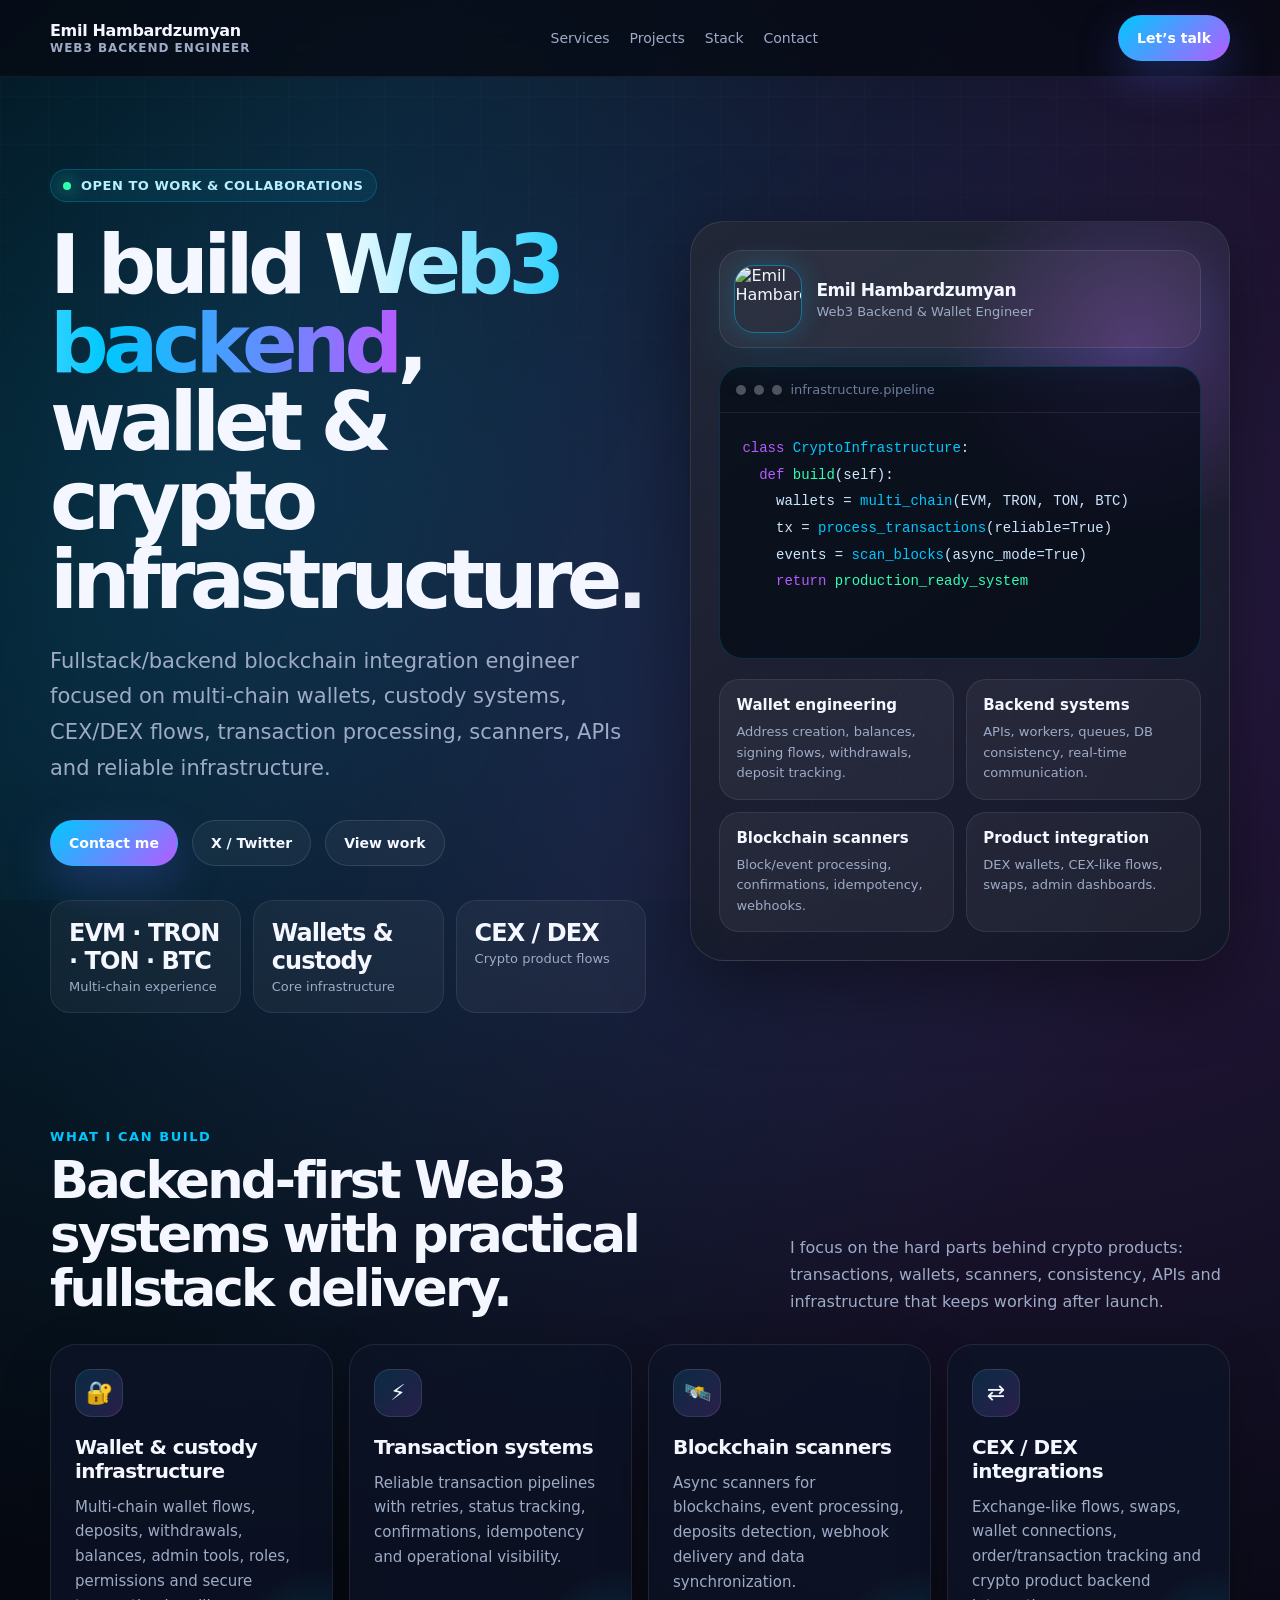
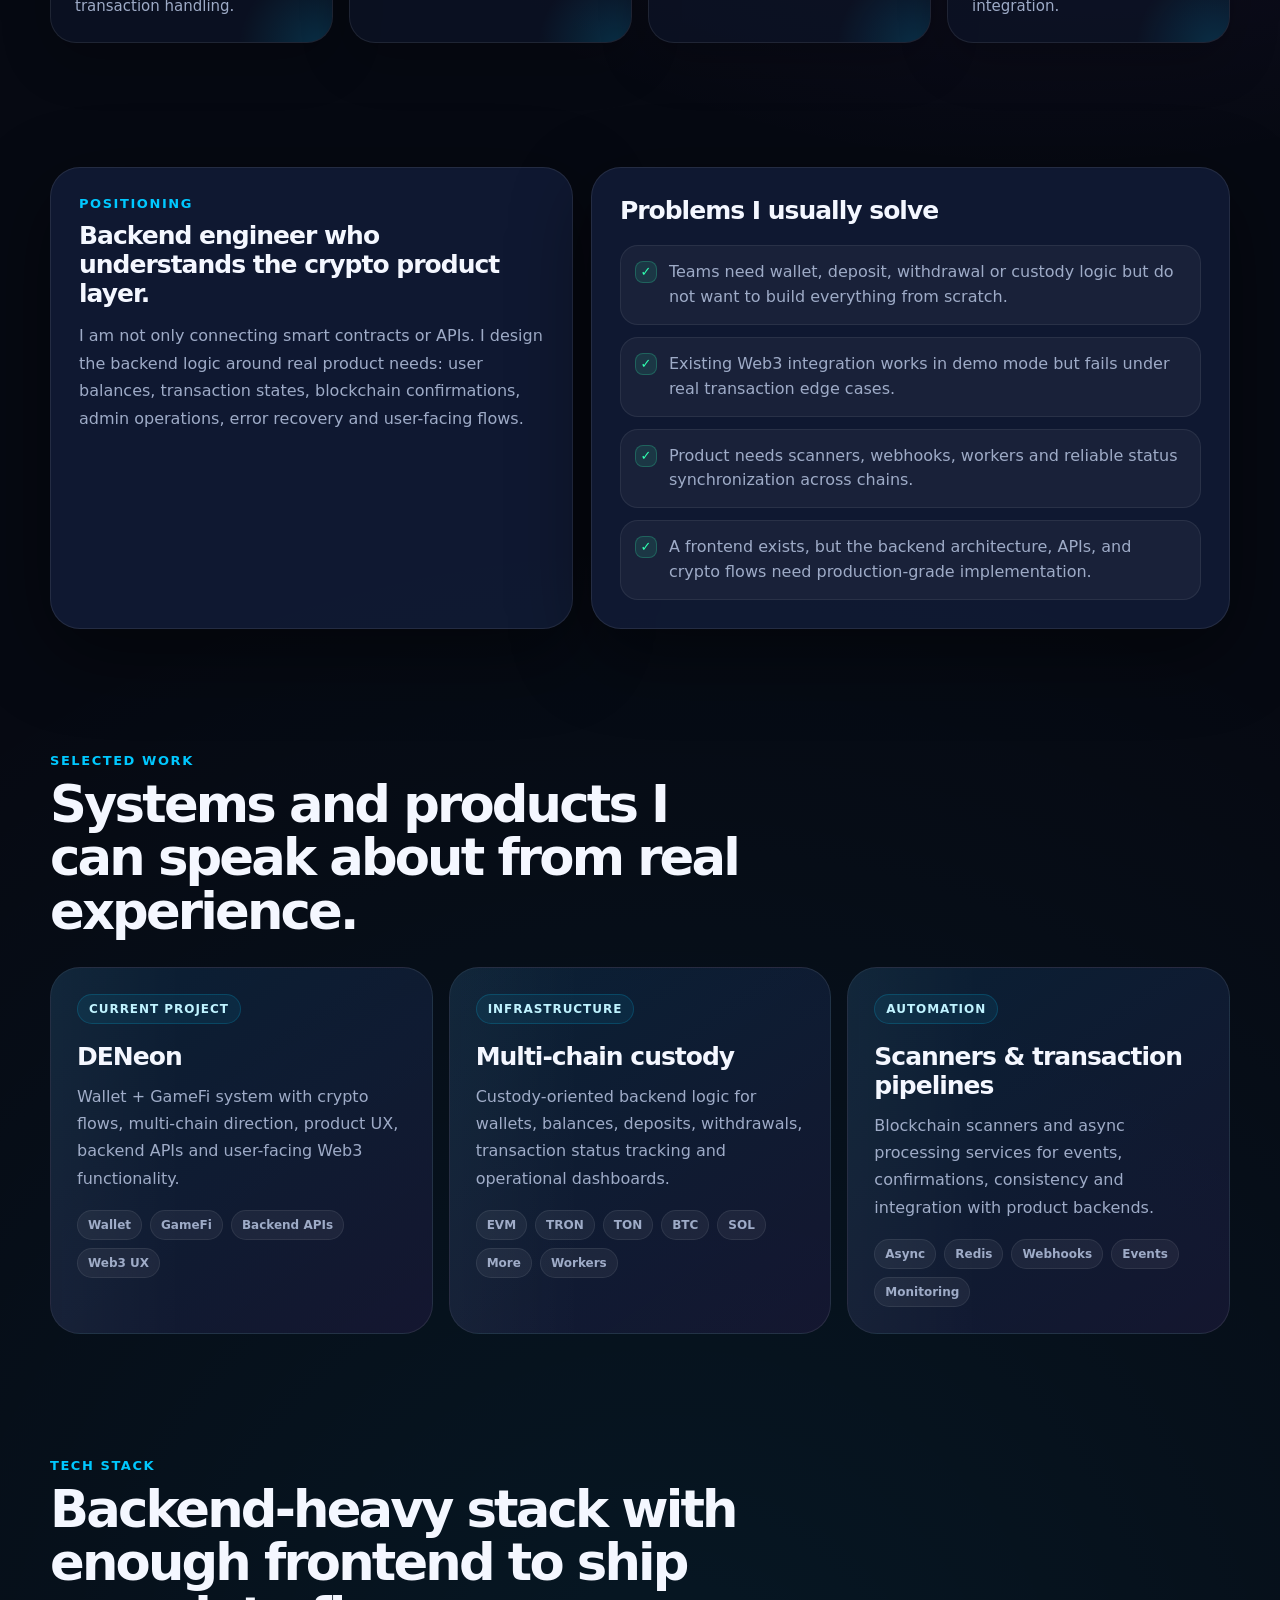
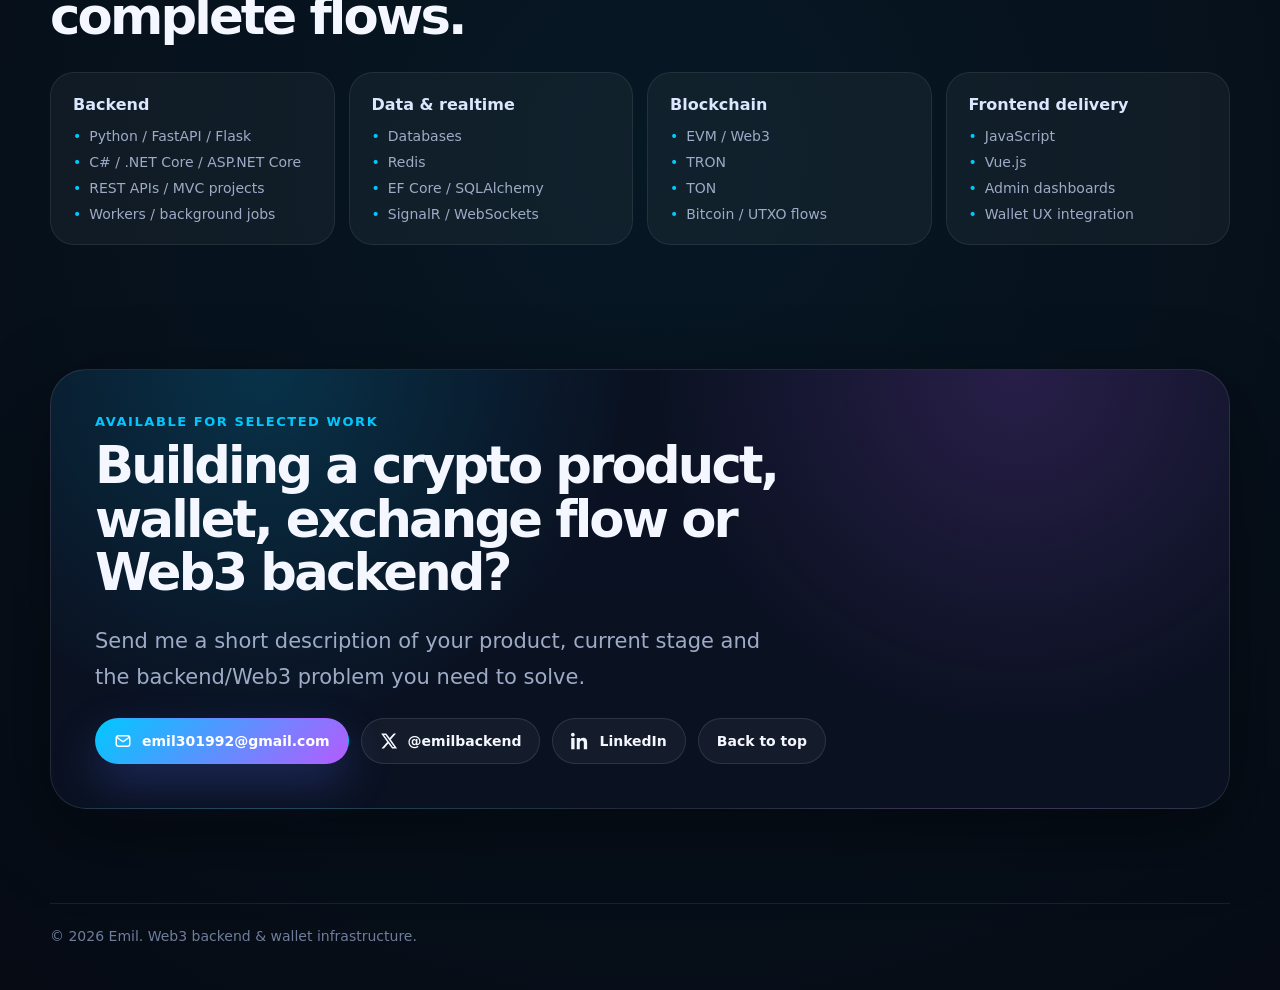
==== index.html @ a2f01ff7 "changes" ====
<!DOCTYPE html>
<html lang="en">
<head>
    <meta charset="UTF-8" />
    <meta name="viewport" content="width=device-width, initial-scale=1.0" />
    <title>Emil | Web3 Backend & Wallet Engineer</title>
    <meta name="description" content="Web3 backend, wallet infrastructure, custody, CEX/DEX integrations, blockchain scanners and transaction systems." />

    <style>
        :root {
            --bg: #060912;
            --bg-soft: #0b1020;
            --card: rgba(13, 20, 39, 0.72);
            --card-strong: rgba(17, 27, 54, 0.9);
            --line: rgba(95, 139, 255, 0.22);
            --line-strong: rgba(111, 96, 255, 0.55);
            --text: #f4f7ff;
            --muted: #9eabc7;
            --muted-2: #6f7d9b;
            --blue: #00c8ff;
            --purple: #b45cff;
            --green: #30ffb1;
            --warning: #ffcc66;
            --shadow: 0 24px 80px rgba(0, 0, 0, 0.45);
            --radius: 26px;
            --max: 1180px;
        }

        * {
            box-sizing: border-box;
            margin: 0;
            padding: 0;
        }

        html {
            scroll-behavior: smooth;
        }

        body {
            min-height: 100vh;
            font-family: Inter, ui-sans-serif, system-ui, -apple-system, BlinkMacSystemFont, "Segoe UI", sans-serif;
            color: var(--text);
            background:
                    radial-gradient(circle at 18% 12%, rgba(0, 200, 255, 0.18), transparent 28%),
                    radial-gradient(circle at 82% 16%, rgba(180, 92, 255, 0.2), transparent 30%),
                    radial-gradient(circle at 52% 80%, rgba(0, 200, 255, 0.08), transparent 36%),
                    var(--bg);
            overflow-x: hidden;
        }

        body::before {
            content: "";
            position: fixed;
            inset: 0;
            pointer-events: none;
            background-image:
                    linear-gradient(rgba(255,255,255,0.025) 1px, transparent 1px),
                    linear-gradient(90deg, rgba(255,255,255,0.025) 1px, transparent 1px);
            background-size: 48px 48px;
            mask-image: linear-gradient(to bottom, rgba(0,0,0,0.75), transparent 85%);
            z-index: -2;
        }

        body::after {
            content: "";
            position: fixed;
            inset: 0;
            pointer-events: none;
            background: linear-gradient(120deg, transparent, rgba(0, 200, 255, 0.04), transparent, rgba(180, 92, 255, 0.035), transparent);
            z-index: -1;
        }

        a {
            color: inherit;
            text-decoration: none;
        }

        .container {
            width: min(var(--max), calc(100% - 40px));
            margin: 0 auto;
        }

        .nav {
            position: sticky;
            top: 0;
            z-index: 20;
            backdrop-filter: blur(18px);
            background: rgba(6, 9, 18, 0.74);
            border-bottom: 1px solid rgba(255,255,255,0.06);
        }

        .nav-inner {
            height: 76px;
            display: flex;
            align-items: center;
            justify-content: space-between;
            gap: 24px;
        }

        .brand {
            display: flex;
            align-items: center;
            gap: 12px;
            font-weight: 800;
            letter-spacing: -0.02em;
        }

        .brand-mark {
            width: 42px;
            height: 42px;
            border-radius: 14px;
            display: grid;
            place-items: center;
            background: linear-gradient(135deg, rgba(0, 200, 255, 0.18), rgba(180, 92, 255, 0.2));
            border: 1px solid rgba(255,255,255,0.13);
            box-shadow: 0 0 34px rgba(0, 200, 255, 0.18);
            color: var(--blue);
        }

        .brand small {
            display: block;
            color: var(--muted);
            font-size: 12px;
            font-weight: 600;
            letter-spacing: 0.08em;
            text-transform: uppercase;
            margin-top: 1px;
        }

        .nav-links {
            display: flex;
            align-items: center;
            gap: 20px;
            color: var(--muted);
            font-size: 14px;
        }

        .nav-links a:hover {
            color: var(--text);
        }

        .btn {
            display: inline-flex;
            align-items: center;
            justify-content: center;
            gap: 10px;
            min-height: 46px;
            padding: 0 18px;
            border-radius: 999px;
            border: 1px solid rgba(255,255,255,0.11);
            background: rgba(255,255,255,0.045);
            color: var(--text);
            font-weight: 750;
            font-size: 14px;
            transition: 0.2s ease;
            cursor: pointer;
        }

        .btn:hover {
            transform: translateY(-2px);
            border-color: rgba(0, 200, 255, 0.55);
            box-shadow: 0 14px 34px rgba(0, 200, 255, 0.12);
        }

        .btn-primary {
            background: linear-gradient(135deg, var(--blue), var(--purple));
            border-color: transparent;
            color: white;
            box-shadow: 0 18px 45px rgba(86, 113, 255, 0.26);
        }

        .btn svg {
            width: 18px;
            height: 18px;
            flex: 0 0 auto;
        }

        .hero {
            position: relative;
            padding: 92px 0 54px;
        }

        .hero-grid {
            display: grid;
            grid-template-columns: 1.05fr 0.95fr;
            gap: 44px;
            align-items: center;
        }

        .eyebrow {
            display: inline-flex;
            align-items: center;
            gap: 10px;
            padding: 8px 12px;
            border-radius: 999px;
            background: rgba(0, 200, 255, 0.08);
            border: 1px solid rgba(0, 200, 255, 0.22);
            color: #b8efff;
            font-size: 13px;
            font-weight: 750;
            letter-spacing: 0.04em;
            text-transform: uppercase;
            margin-bottom: 24px;
        }

        .dot {
            width: 8px;
            height: 8px;
            border-radius: 50%;
            background: var(--green);
            box-shadow: 0 0 18px var(--green);
        }

        h1 {
            font-size: clamp(44px, 7vw, 82px);
            line-height: 0.96;
            letter-spacing: -0.07em;
            max-width: 760px;
        }

        .gradient-text {
            background: linear-gradient(90deg, #fff, var(--blue), var(--purple));
            -webkit-background-clip: text;
            background-clip: text;
            color: transparent;
        }

        .lead {
            margin-top: 24px;
            color: var(--muted);
            font-size: clamp(17px, 2vw, 21px);
            line-height: 1.7;
            max-width: 680px;
        }

        .hero-actions {
            margin-top: 34px;
            display: flex;
            flex-wrap: wrap;
            gap: 14px;
        }

        .hero-stats {
            display: grid;
            grid-template-columns: repeat(3, 1fr);
            gap: 12px;
            margin-top: 34px;
            max-width: 640px;
        }

        .stat {
            padding: 18px;
            border-radius: 20px;
            background: rgba(255,255,255,0.045);
            border: 1px solid rgba(255,255,255,0.08);
        }

        .stat b {
            display: block;
            font-size: 24px;
            letter-spacing: -0.04em;
        }

        .stat span {
            display: block;
            color: var(--muted);
            margin-top: 4px;
            font-size: 13px;
        }

        .visual-card {
            position: relative;
            min-height: 520px;
            border-radius: 34px;
            padding: 28px;
            background:
                    linear-gradient(150deg, rgba(255,255,255,0.1), rgba(255,255,255,0.035)),
                    rgba(8, 13, 28, 0.84);
            border: 1px solid rgba(255,255,255,0.1);
            box-shadow: var(--shadow);
            overflow: hidden;
        }

        .visual-card::before {
            content: "";
            position: absolute;
            width: 430px;
            height: 430px;
            border-radius: 50%;
            right: -120px;
            top: -90px;
            background: radial-gradient(circle, rgba(180,92,255,0.28), transparent 62%);
        }

        .visual-card::after {
            content: "";
            position: absolute;
            inset: 0;
            background-image: radial-gradient(rgba(0,200,255,0.24) 1px, transparent 1px);
            background-size: 22px 22px;
            opacity: 0.15;
            mask-image: linear-gradient(120deg, transparent, black, transparent);
        }

        .terminal {
            position: relative;
            z-index: 2;
            border-radius: 24px;
            background: rgba(5, 10, 22, 0.72);
            border: 1px solid rgba(0,200,255,0.18);
            overflow: hidden;
        }

        .terminal-head {
            height: 46px;
            display: flex;
            align-items: center;
            gap: 8px;
            padding: 0 16px;
            border-bottom: 1px solid rgba(255,255,255,0.08);
            color: var(--muted-2);
            font-size: 13px;
        }

        .circle {
            width: 10px;
            height: 10px;
            border-radius: 50%;
            background: rgba(255,255,255,0.28);
        }

        .code {
            padding: 22px;
            color: #cde7ff;
            font-family: ui-monospace, SFMono-Regular, Menlo, Monaco, Consolas, monospace;
            line-height: 1.9;
            font-size: 14px;
            min-height: 245px;
        }

        .code .p { color: var(--purple); }
        .code .b { color: var(--blue); }
        .code .g { color: var(--green); }
        .code .m { color: var(--muted); }

        .orbit {
            position: relative;
            z-index: 2;
            margin-top: 20px;
            display: grid;
            grid-template-columns: repeat(2, 1fr);
            gap: 12px;
        }

        .chip-card {
            padding: 16px;
            min-height: 92px;
            border-radius: 20px;
            background: rgba(255,255,255,0.05);
            border: 1px solid rgba(255,255,255,0.08);
        }

        .chip-card strong {
            display: block;
            font-size: 15px;
            margin-bottom: 7px;
        }

        .chip-card span {
            color: var(--muted);
            font-size: 13px;
            line-height: 1.5;
        }

        .section {
            padding: 62px 0;
        }

        .section-head {
            display: flex;
            justify-content: space-between;
            align-items: end;
            gap: 24px;
            margin-bottom: 28px;
        }

        .section-kicker {
            color: var(--blue);
            text-transform: uppercase;
            letter-spacing: 0.12em;
            font-size: 13px;
            font-weight: 800;
            margin-bottom: 10px;
        }

        h2 {
            font-size: clamp(31px, 4vw, 52px);
            line-height: 1.05;
            letter-spacing: -0.055em;
            max-width: 720px;
        }

        .section-note {
            color: var(--muted);
            line-height: 1.7;
            max-width: 440px;
        }

        .cards {
            display: grid;
            grid-template-columns: repeat(4, 1fr);
            gap: 16px;
        }

        .card {
            position: relative;
            min-height: 240px;
            padding: 24px;
            border-radius: var(--radius);
            background: var(--card);
            border: 1px solid rgba(255,255,255,0.085);
            box-shadow: 0 18px 50px rgba(0,0,0,0.22);
            overflow: hidden;
            transition: 0.2s ease;
        }

        .card:hover {
            transform: translateY(-5px);
            border-color: rgba(0,200,255,0.32);
        }

        .card::after {
            content: "";
            position: absolute;
            inset: auto -70px -90px auto;
            width: 170px;
            height: 170px;
            border-radius: 50%;
            background: radial-gradient(circle, rgba(0,200,255,0.16), transparent 65%);
        }

        .icon {
            width: 48px;
            height: 48px;
            display: grid;
            place-items: center;
            border-radius: 16px;
            background: linear-gradient(135deg, rgba(0,200,255,0.14), rgba(180,92,255,0.18));
            border: 1px solid rgba(255,255,255,0.1);
            margin-bottom: 18px;
            font-size: 22px;
        }

        .card h3 {
            font-size: 20px;
            margin-bottom: 12px;
            letter-spacing: -0.03em;
        }

        .card p {
            color: var(--muted);
            line-height: 1.65;
            font-size: 15px;
        }

        .split {
            display: grid;
            grid-template-columns: 0.9fr 1.1fr;
            gap: 18px;
        }

        .panel {
            border-radius: 30px;
            background: var(--card-strong);
            border: 1px solid rgba(255,255,255,0.085);
            padding: 28px;
            box-shadow: var(--shadow);
        }

        .panel h3 {
            font-size: 25px;
            letter-spacing: -0.04em;
            margin-bottom: 14px;
        }

        .panel p {
            color: var(--muted);
            line-height: 1.72;
        }

        .list {
            display: grid;
            gap: 12px;
            margin-top: 20px;
        }

        .list-item {
            display: flex;
            gap: 12px;
            align-items: flex-start;
            padding: 14px;
            border-radius: 18px;
            background: rgba(255,255,255,0.045);
            border: 1px solid rgba(255,255,255,0.07);
            color: var(--muted);
            line-height: 1.55;
        }

        .check {
            flex: 0 0 auto;
            width: 22px;
            height: 22px;
            border-radius: 8px;
            display: grid;
            place-items: center;
            background: rgba(48,255,177,0.1);
            color: var(--green);
            border: 1px solid rgba(48,255,177,0.22);
            font-size: 13px;
            margin-top: 1px;
        }

        .projects {
            display: grid;
            grid-template-columns: 1fr 1fr 1fr;
            gap: 16px;
        }

        .project {
            padding: 26px;
            border-radius: 30px;
            min-height: 310px;
            background:
                    linear-gradient(145deg, rgba(0,200,255,0.08), rgba(180,92,255,0.055)),
                    rgba(13, 20, 39, 0.78);
            border: 1px solid rgba(255,255,255,0.09);
            position: relative;
            overflow: hidden;
        }

        .project::before {
            content: "";
            position: absolute;
            inset: 0;
            background: linear-gradient(90deg, rgba(255,255,255,0.08), transparent 35%);
            opacity: 0.4;
            pointer-events: none;
        }

        .tag {
            display: inline-flex;
            align-items: center;
            height: 30px;
            padding: 0 11px;
            border-radius: 999px;
            background: rgba(0,200,255,0.08);
            border: 1px solid rgba(0,200,255,0.18);
            color: #bff3ff;
            font-size: 12px;
            font-weight: 800;
            text-transform: uppercase;
            letter-spacing: 0.08em;
            margin-bottom: 18px;
        }

        .project h3 {
            font-size: 25px;
            letter-spacing: -0.04em;
            margin-bottom: 12px;
        }

        .project p {
            color: var(--muted);
            line-height: 1.7;
            margin-bottom: 18px;
        }

        .mini-list {
            display: flex;
            flex-wrap: wrap;
            gap: 8px;
            margin-top: auto;
        }

        .mini-list span {
            display: inline-flex;
            align-items: center;
            min-height: 30px;
            padding: 0 10px;
            border-radius: 999px;
            background: rgba(255,255,255,0.055);
            border: 1px solid rgba(255,255,255,0.075);
            color: var(--muted);
            font-size: 12px;
            font-weight: 700;
        }

        .stack-grid {
            display: grid;
            grid-template-columns: repeat(4, 1fr);
            gap: 14px;
        }

        .stack-box {
            padding: 22px;
            border-radius: 24px;
            background: rgba(255,255,255,0.045);
            border: 1px solid rgba(255,255,255,0.08);
        }

        .stack-box h3 {
            font-size: 16px;
            margin-bottom: 14px;
            color: #dbe7ff;
        }

        .stack-box ul {
            list-style: none;
            display: grid;
            gap: 10px;
            color: var(--muted);
            font-size: 14px;
        }

        .stack-box li::before {
            content: "•";
            color: var(--blue);
            margin-right: 8px;
        }

        .cta {
            padding: 44px;
            border-radius: 36px;
            background:
                    radial-gradient(circle at 18% 0%, rgba(0,200,255,0.18), transparent 34%),
                    radial-gradient(circle at 82% 0%, rgba(180,92,255,0.18), transparent 34%),
                    rgba(12, 18, 35, 0.9);
            border: 1px solid rgba(255,255,255,0.1);
            box-shadow: var(--shadow);
            display: grid;
            grid-template-columns: 1fr auto;
            gap: 24px;
            align-items: center;
        }

        .cta h2 {
            max-width: 790px;
        }

        .contact-grid {
            display: flex;
            flex-wrap: wrap;
            gap: 12px;
            margin-top: 22px;
        }

        footer {
            padding: 32px 0 46px;
            color: var(--muted-2);
            font-size: 14px;
        }

        .footer-inner {
            display: flex;
            justify-content: space-between;
            gap: 20px;
            border-top: 1px solid rgba(255,255,255,0.08);
            padding-top: 24px;
        }

        @media (max-width: 980px) {
            .hero-grid,
            .split,
            .cta {
                grid-template-columns: 1fr;
            }

            .visual-card {
                min-height: auto;
            }

            .cards,
            .projects,
            .stack-grid {
                grid-template-columns: repeat(2, 1fr);
            }

            .section-head {
                align-items: flex-start;
                flex-direction: column;
            }

            .nav-links {
                display: none;
            }
        }

        @media (max-width: 640px) {
            .container {
                width: min(100% - 28px, var(--max));
            }

            .hero {
                padding-top: 62px;
            }

            .hero-stats,
            .cards,
            .projects,
            .stack-grid,
            .orbit {
                grid-template-columns: 1fr;
            }

            .hero-actions .btn,
            .contact-grid .btn {
                width: 100%;
            }

            .card,
            .project,
            .panel,
            .cta {
                border-radius: 24px;
                padding: 22px;
            }

            h1 {
                font-size: 42px;
            }

            .footer-inner {
                flex-direction: column;
            }
        }

        .profile-badge {
            position: relative;
            z-index: 3;
            display: flex;
            align-items: center;
            gap: 14px;
            margin-bottom: 18px;
            padding: 14px;
            border-radius: 22px;
            background: rgba(255,255,255,0.055);
            border: 1px solid rgba(255,255,255,0.09);
            box-shadow: 0 18px 45px rgba(0, 200, 255, 0.08);
        }

        .profile-photo {
            width: 68px;
            height: 68px;
            border-radius: 20px;
            object-fit: cover;
            border: 1px solid rgba(0,200,255,0.45);
            box-shadow: 0 0 28px rgba(0,200,255,0.22);
        }

        .profile-badge strong {
            display: block;
            font-size: 17px;
            letter-spacing: -0.03em;
        }

        .profile-badge span {
            display: block;
            margin-top: 4px;
            color: var(--muted);
            font-size: 13px;
        }
    </style>
</head>
<body>
<nav class="nav">
    <div class="container nav-inner">
        <a href="#top" class="brand" aria-label="Home">
<!--            <span class="brand-mark">⌁</span>-->
            <span>
          Emil Hambardzumyan
          <small>Web3 Backend Engineer</small>
        </span>
        </a>
        <div class="nav-links">
            <a href="#services">Services</a>
            <a href="#projects">Projects</a>
            <a href="#stack">Stack</a>
            <a href="#contact">Contact</a>
        </div>
        <a class="btn btn-primary" href="mailto:emil301992@gmail.com">Let’s talk</a>
    </div>
</nav>

<main id="top">
    <section class="hero">
        <div class="container hero-grid">
            <div>
                <div class="eyebrow"><span class="dot"></span> Open to work & collaborations</div>
                <h1>
                    I build <span class="gradient-text">Web3 backend</span>, wallet & crypto infrastructure.
                </h1>
                <p class="lead">
                    Fullstack/backend blockchain integration engineer focused on multi-chain wallets,
                    custody systems, CEX/DEX flows, transaction processing, scanners, APIs and reliable infrastructure.
                </p>

                <div class="hero-actions">
                    <a class="btn btn-primary" href="mailto:emil301992@gmail.com">Contact me</a>
                    <a class="btn" href="https://x.com/emilbackend" target="_blank" rel="noopener">X / Twitter</a>
                    <a class="btn" href="#projects">View work</a>
                </div>

                <div class="hero-stats" aria-label="Experience highlights">
                    <div class="stat">
                        <b>EVM · TRON · TON · BTC</b>
                        <span>Multi-chain experience</span>
                    </div>
                    <div class="stat">
                        <b>Wallets & custody</b>
                        <span>Core infrastructure</span>
                    </div>
                    <div class="stat">
                        <b>CEX / DEX</b>
                        <span>Crypto product flows</span>
                    </div>
                </div>
            </div>

            <aside class="visual-card" aria-label="Infrastructure preview">
                <div class="profile-badge">
                    <img class="profile-photo" src="https://media.licdn.com/dms/image/v2/D4D03AQHZQvfJPHjQ_g/profile-displayphoto-crop_800_800/B4DZ2SIdOuK0AM-/0/1776273187906?e=1779926400&v=beta&t=NTHuOG-fZSqxQFeCqIMU87iXNew68Cp1mlDY53_W0QY" alt="Emil Hambardzumyan" />
                    <div>
                        <strong>Emil Hambardzumyan</strong>
                        <span>Web3 Backend & Wallet Engineer</span>
                    </div>
                </div>
                <div class="terminal">
                    <div class="terminal-head">
                        <span class="circle"></span><span class="circle"></span><span class="circle"></span>
                        <span>infrastructure.pipeline</span>
                    </div>
                    <div class="code">
                        <span class="p">class</span> <span class="b">CryptoInfrastructure</span>:<br />
                        &nbsp;&nbsp;<span class="p">def</span> <span class="g">build</span>(self):<br />
                        &nbsp;&nbsp;&nbsp;&nbsp;wallets = <span class="b">multi_chain</span>(EVM, TRON, TON, BTC)<br />
                        &nbsp;&nbsp;&nbsp;&nbsp;tx = <span class="b">process_transactions</span>(reliable=True)<br />
                        &nbsp;&nbsp;&nbsp;&nbsp;events = <span class="b">scan_blocks</span>(async_mode=True)<br />
                        &nbsp;&nbsp;&nbsp;&nbsp;<span class="p">return</span> <span class="g">production_ready_system</span>
                    </div>
                </div>

                <div class="orbit">
                    <div class="chip-card">
                        <strong>Wallet engineering</strong>
                        <span>Address creation, balances, signing flows, withdrawals, deposit tracking.</span>
                    </div>
                    <div class="chip-card">
                        <strong>Backend systems</strong>
                        <span>APIs, workers, queues, DB consistency, real-time communication.</span>
                    </div>
                    <div class="chip-card">
                        <strong>Blockchain scanners</strong>
                        <span>Block/event processing, confirmations, idempotency, webhooks.</span>
                    </div>
                    <div class="chip-card">
                        <strong>Product integration</strong>
                        <span>DEX wallets, CEX-like flows, swaps, admin dashboards.</span>
                    </div>
                </div>
            </aside>
        </div>
    </section>

    <section class="section" id="services">
        <div class="container">
            <div class="section-head">
                <div>
                    <div class="section-kicker">What I can build</div>
                    <h2>Backend-first Web3 systems with practical fullstack delivery.</h2>
                </div>
                <p class="section-note">
                    I focus on the hard parts behind crypto products: transactions, wallets, scanners,
                    consistency, APIs and infrastructure that keeps working after launch.
                </p>
            </div>

            <div class="cards">
                <article class="card">
                    <div class="icon">🔐</div>
                    <h3>Wallet & custody infrastructure</h3>
                    <p>Multi-chain wallet flows, deposits, withdrawals, balances, admin tools, roles, permissions and secure transaction handling.</p>
                </article>

                <article class="card">
                    <div class="icon">⚡</div>
                    <h3>Transaction systems</h3>
                    <p>Reliable transaction pipelines with retries, status tracking, confirmations, idempotency and operational visibility.</p>
                </article>

                <article class="card">
                    <div class="icon">🛰️</div>
                    <h3>Blockchain scanners</h3>
                    <p>Async scanners for blockchains, event processing, deposits detection, webhook delivery and data synchronization.</p>
                </article>

                <article class="card">
                    <div class="icon">⇄</div>
                    <h3>CEX / DEX integrations</h3>
                    <p>Exchange-like flows, swaps, wallet connections, order/transaction tracking and crypto product backend integration.</p>
                </article>
            </div>
        </div>
    </section>

    <section class="section">
        <div class="container split">
            <div class="panel">
                <div class="section-kicker">Positioning</div>
                <h3>Backend engineer who understands the crypto product layer.</h3>
                <p>
                    I am not only connecting smart contracts or APIs. I design the backend logic around
                    real product needs: user balances, transaction states, blockchain confirmations,
                    admin operations, error recovery and user-facing flows.
                </p>
            </div>

            <div class="panel">
                <h3>Problems I usually solve</h3>
                <div class="list">
                    <div class="list-item"><span class="check">✓</span> Teams need wallet, deposit, withdrawal or custody logic but do not want to build everything from scratch.</div>
                    <div class="list-item"><span class="check">✓</span> Existing Web3 integration works in demo mode but fails under real transaction edge cases.</div>
                    <div class="list-item"><span class="check">✓</span> Product needs scanners, webhooks, workers and reliable status synchronization across chains.</div>
                    <div class="list-item"><span class="check">✓</span> A frontend exists, but the backend architecture, APIs, and crypto flows need production-grade implementation.</div>
                </div>
            </div>
        </div>
    </section>

    <section class="section" id="projects">
        <div class="container">
            <div class="section-head">
                <div>
                    <div class="section-kicker">Selected work</div>
                    <h2>Systems and products I can speak about from real experience.</h2>
                </div>
            </div>

            <div class="projects">
                <article class="project">
                    <span class="tag">Current project</span>
                    <h3>DENeon</h3>
                    <p>Wallet + GameFi system with crypto flows, multi-chain direction, product UX, backend APIs and user-facing Web3 functionality.</p>
                    <div class="mini-list">
                        <span>Wallet</span><span>GameFi</span><span>Backend APIs</span><span>Web3 UX</span>
                    </div>
                </article>

                <article class="project">
                    <span class="tag">Infrastructure</span>
                    <h3>Multi-chain custody</h3>
                    <p>Custody-oriented backend logic for wallets, balances, deposits, withdrawals, transaction status tracking and operational dashboards.</p>
                    <div class="mini-list">
                        <span>EVM</span><span>TRON</span><span>TON</span><span>BTC</span><span>SOL</span><span>More</span><span>Workers</span>
                    </div>
                </article>

                <article class="project">
                    <span class="tag">Automation</span>
                    <h3>Scanners & transaction pipelines</h3>
                    <p>Blockchain scanners and async processing services for events, confirmations, consistency and integration with product backends.</p>
                    <div class="mini-list">
                        <span>Async</span><span>Redis</span><span>Webhooks</span><span>Events</span><span>Monitoring</span>
                    </div>
                </article>
            </div>
        </div>
    </section>

    <section class="section" id="stack">
        <div class="container">
            <div class="section-head">
                <div>
                    <div class="section-kicker">Tech stack</div>
                    <h2>Backend-heavy stack with enough frontend to ship complete flows.</h2>
                </div>
            </div>

            <div class="stack-grid">
                <div class="stack-box">
                    <h3>Backend</h3>
                    <ul>
                        <li>Python / FastAPI / Flask</li>
                        <li>C# / .NET Core / ASP.NET Core</li>
                        <li>REST APIs / MVC projects</li>
                        <li>Workers / background jobs</li>
                    </ul>
                </div>

                <div class="stack-box">
                    <h3>Data & realtime</h3>
                    <ul>
                        <li>Databases</li>
                        <li>Redis</li>
                        <li>EF Core / SQLAlchemy</li>
                        <li>SignalR / WebSockets</li>
                    </ul>
                </div>

                <div class="stack-box">
                    <h3>Blockchain</h3>
                    <ul>
                        <li>EVM / Web3</li>
                        <li>TRON</li>
                        <li>TON</li>
                        <li>Bitcoin / UTXO flows</li>
                    </ul>
                </div>

                <div class="stack-box">
                    <h3>Frontend delivery</h3>
                    <ul>
                        <li>JavaScript</li>
                        <li>Vue.js</li>
                        <li>Admin dashboards</li>
                        <li>Wallet UX integration</li>
                    </ul>
                </div>
            </div>
        </div>
    </section>

    <section class="section" id="contact">
        <div class="container">
            <div class="cta">
                <div>
                    <div class="section-kicker">Available for selected work</div>
                    <h2>Building a crypto product, wallet, exchange flow or Web3 backend?</h2>
                    <p class="lead">
                        Send me a short description of your product, current stage and the backend/Web3 problem you need to solve.
                    </p>
                    <div class="contact-grid">
                        <a class="btn btn-primary" href="mailto:emil301992@gmail.com" aria-label="Email Emil">
                            <svg viewBox="0 0 24 24" aria-hidden="true" fill="none" stroke="currentColor" stroke-width="2" stroke-linecap="round" stroke-linejoin="round">
                                <rect x="3" y="5" width="18" height="14" rx="3"></rect>
                                <path d="m3.5 7 8.5 6 8.5-6"></path>
                            </svg>
                            emil301992@gmail.com
                        </a>
                        <a class="btn" href="https://x.com/emilbackend" target="_blank" rel="noopener" aria-label="X profile">
                            <svg viewBox="0 0 24 24" aria-hidden="true" fill="currentColor">
                                <path d="M18.244 2H21.5l-7.11 8.124L22.75 22h-6.54l-5.12-6.69L5.235 22H1.98l7.604-8.692L1.56 2h6.706l4.626 6.116L18.244 2Zm-1.143 17.91h1.804L7.285 3.98H5.35l11.75 15.93Z"></path>
                            </svg>
                            @emilbackend
                        </a>
                        <a class="btn" href="https://www.linkedin.com/in/emil-hambardzumyan-989519235" target="_blank" rel="noopener" aria-label="LinkedIn profile">
                            <svg viewBox="0 0 24 24" aria-hidden="true" fill="currentColor">
                                <path d="M4.98 3.5C4.98 4.88 3.86 6 2.5 6S0 4.88 0 3.5 1.12 1 2.5 1s2.48 1.12 2.48 2.5ZM.28 8h4.44v15H.28V8Zm7.4 0h4.25v2.05h.06c.59-1.12 2.04-2.3 4.2-2.3 4.49 0 5.32 2.96 5.32 6.8V23h-4.43v-7.5c0-1.79-.03-4.1-2.5-4.1-2.5 0-2.88 1.95-2.88 3.96V23H7.68V8Z"></path>
                            </svg>
                            LinkedIn
                        </a>
                        <a class="btn" href="#top">Back to top</a>
                    </div>
                </div>
<!--                <div class="brand-mark" style="width:96px;height:96px;border-radius:28px;font-size:38px;">D</div>-->
            </div>
        </div>
    </section>
</main>

<footer>
    <div class="container footer-inner">
        <span>© <span id="year"></span> Emil. Web3 backend & wallet infrastructure.</span>
<!--        <span>Built as a single-file HTML/CSS/JS landing.</span>-->
    </div>
</footer>

<script>
    document.getElementById('year').textContent = new Date().getFullYear();

    const cards = document.querySelectorAll('.card, .project, .panel, .stack-box');
    const observer = new IntersectionObserver((entries) => {
        entries.forEach((entry) => {
            if (entry.isIntersecting) {
                entry.target.animate([
                    { opacity: 0, transform: 'translateY(18px)' },
                    { opacity: 1, transform: 'translateY(0)' }
                ], {
                    duration: 520,
                    easing: 'cubic-bezier(.2,.8,.2,1)',
                    fill: 'forwards'
                });
                observer.unobserve(entry.target);
            }
        });
    }, { threshold: 0.12 });

    cards.forEach((el) => {
        el.style.opacity = '0';
        observer.observe(el);
    });
</script>
</body>
</html>
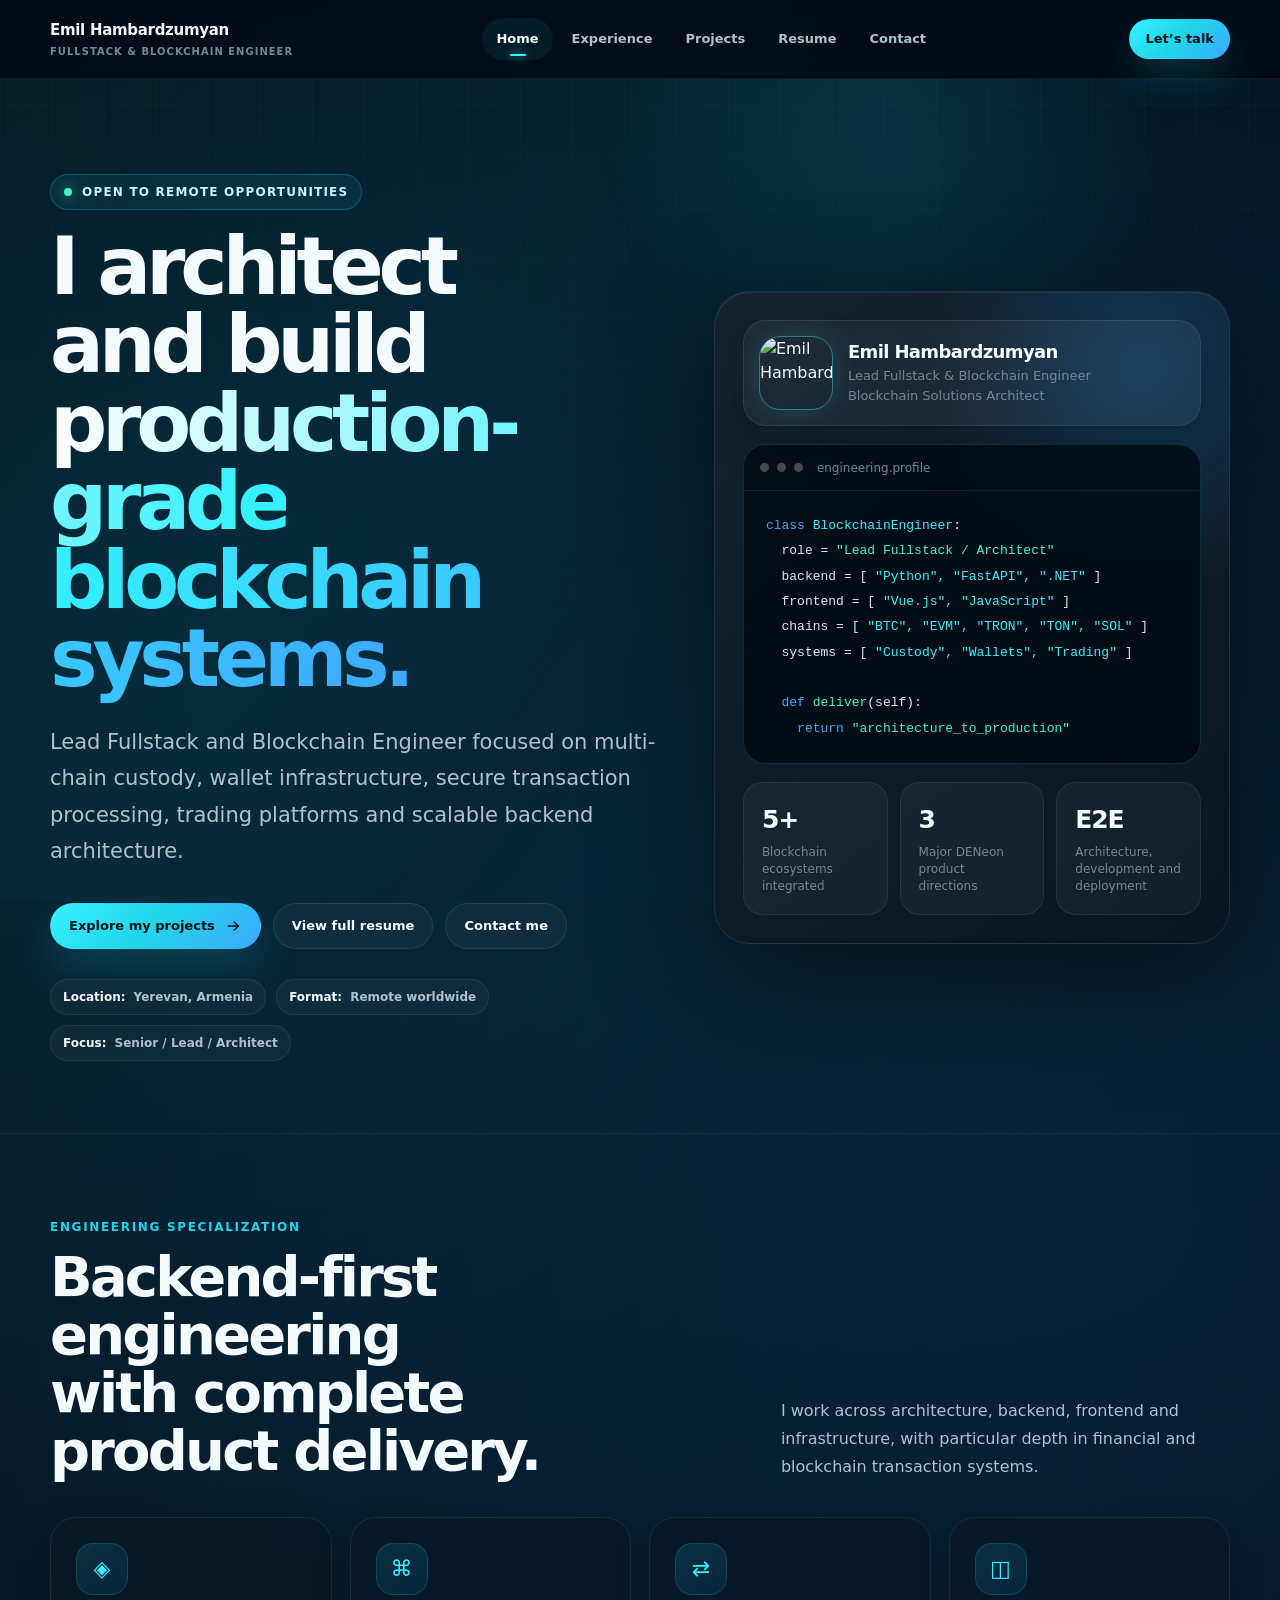
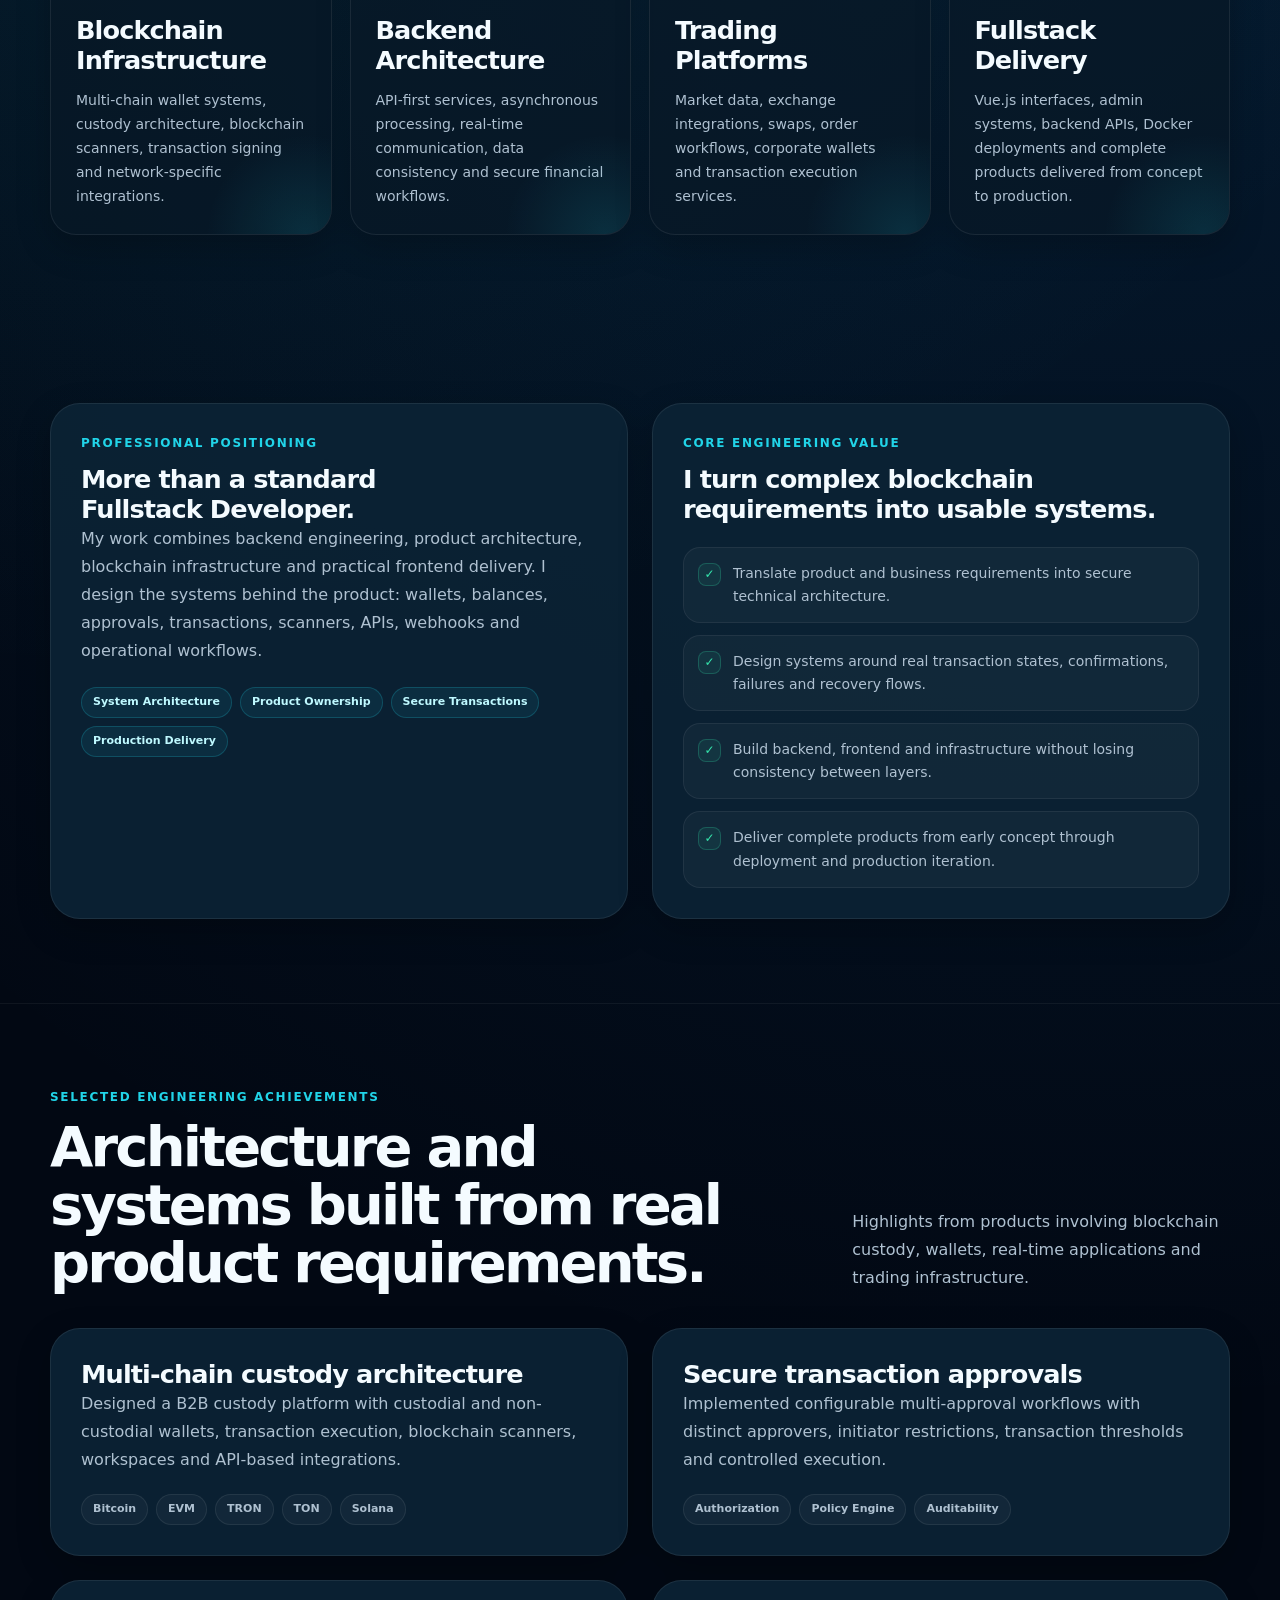
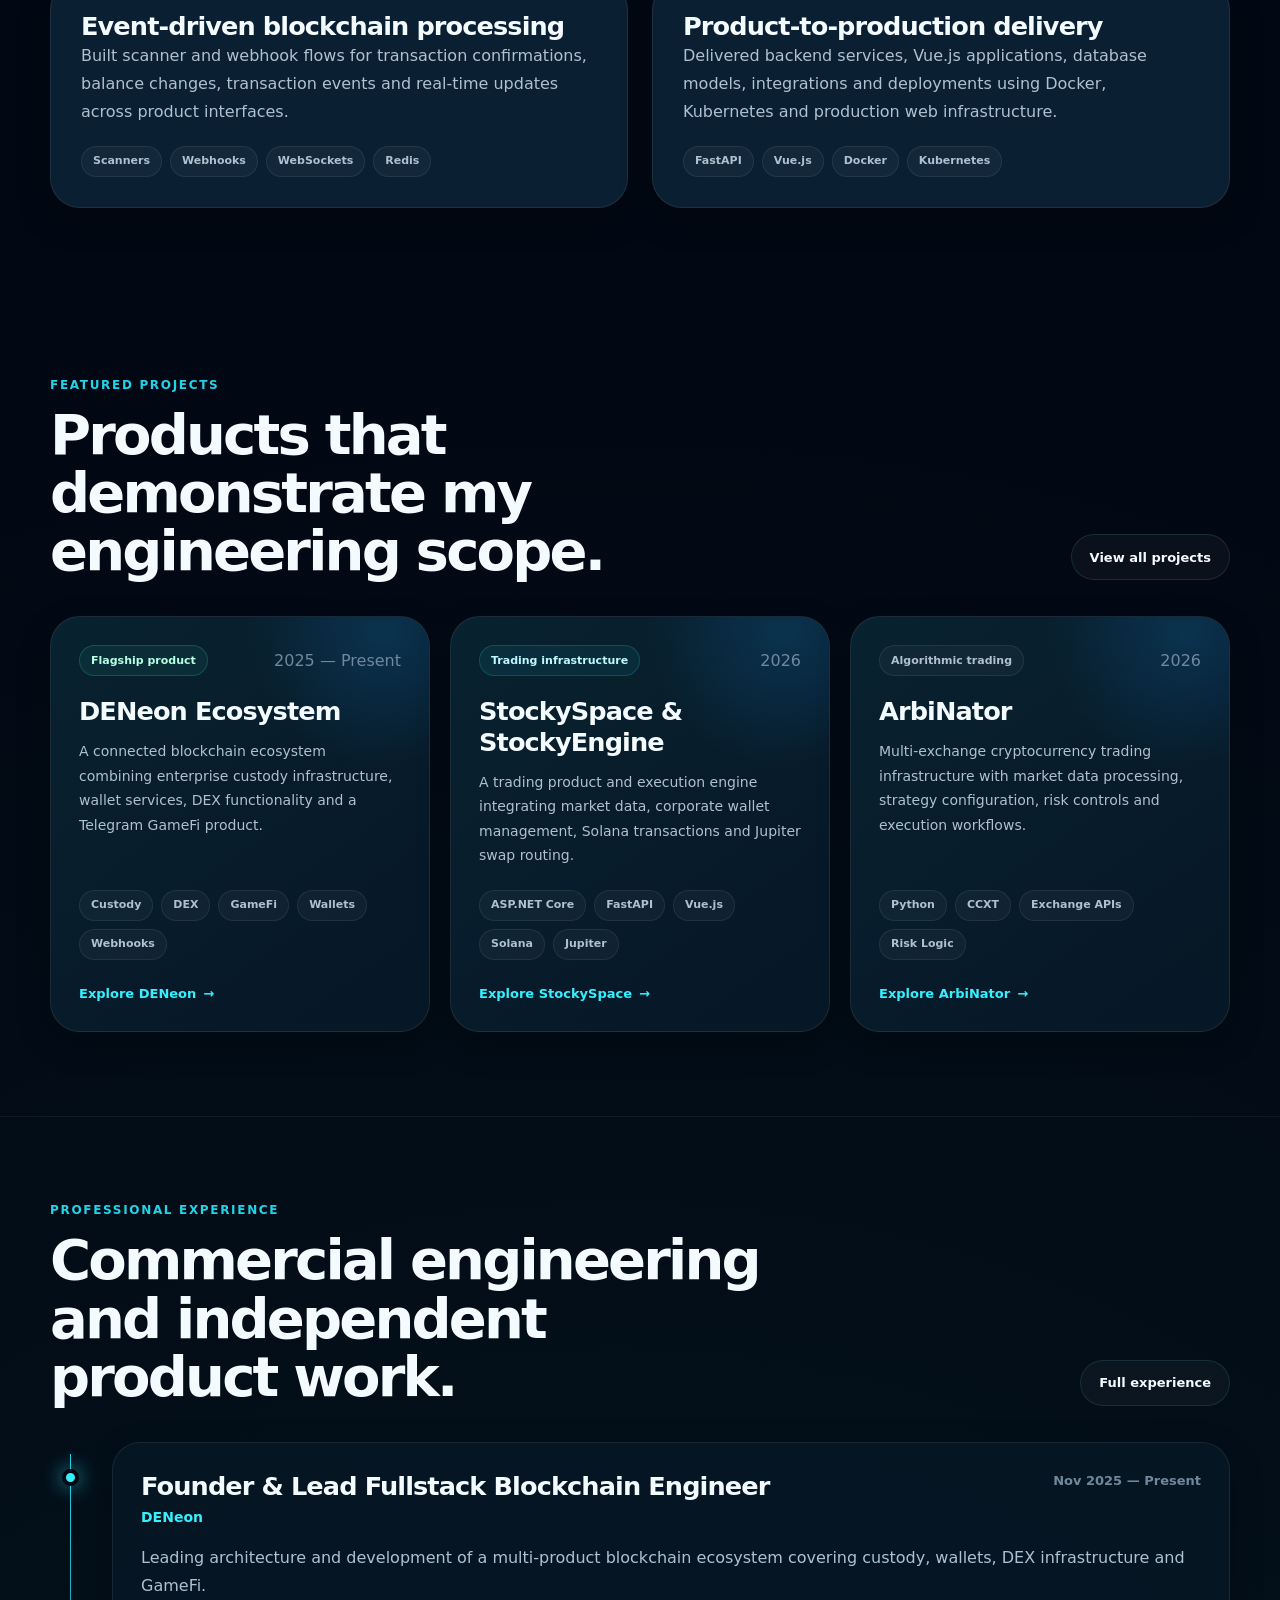
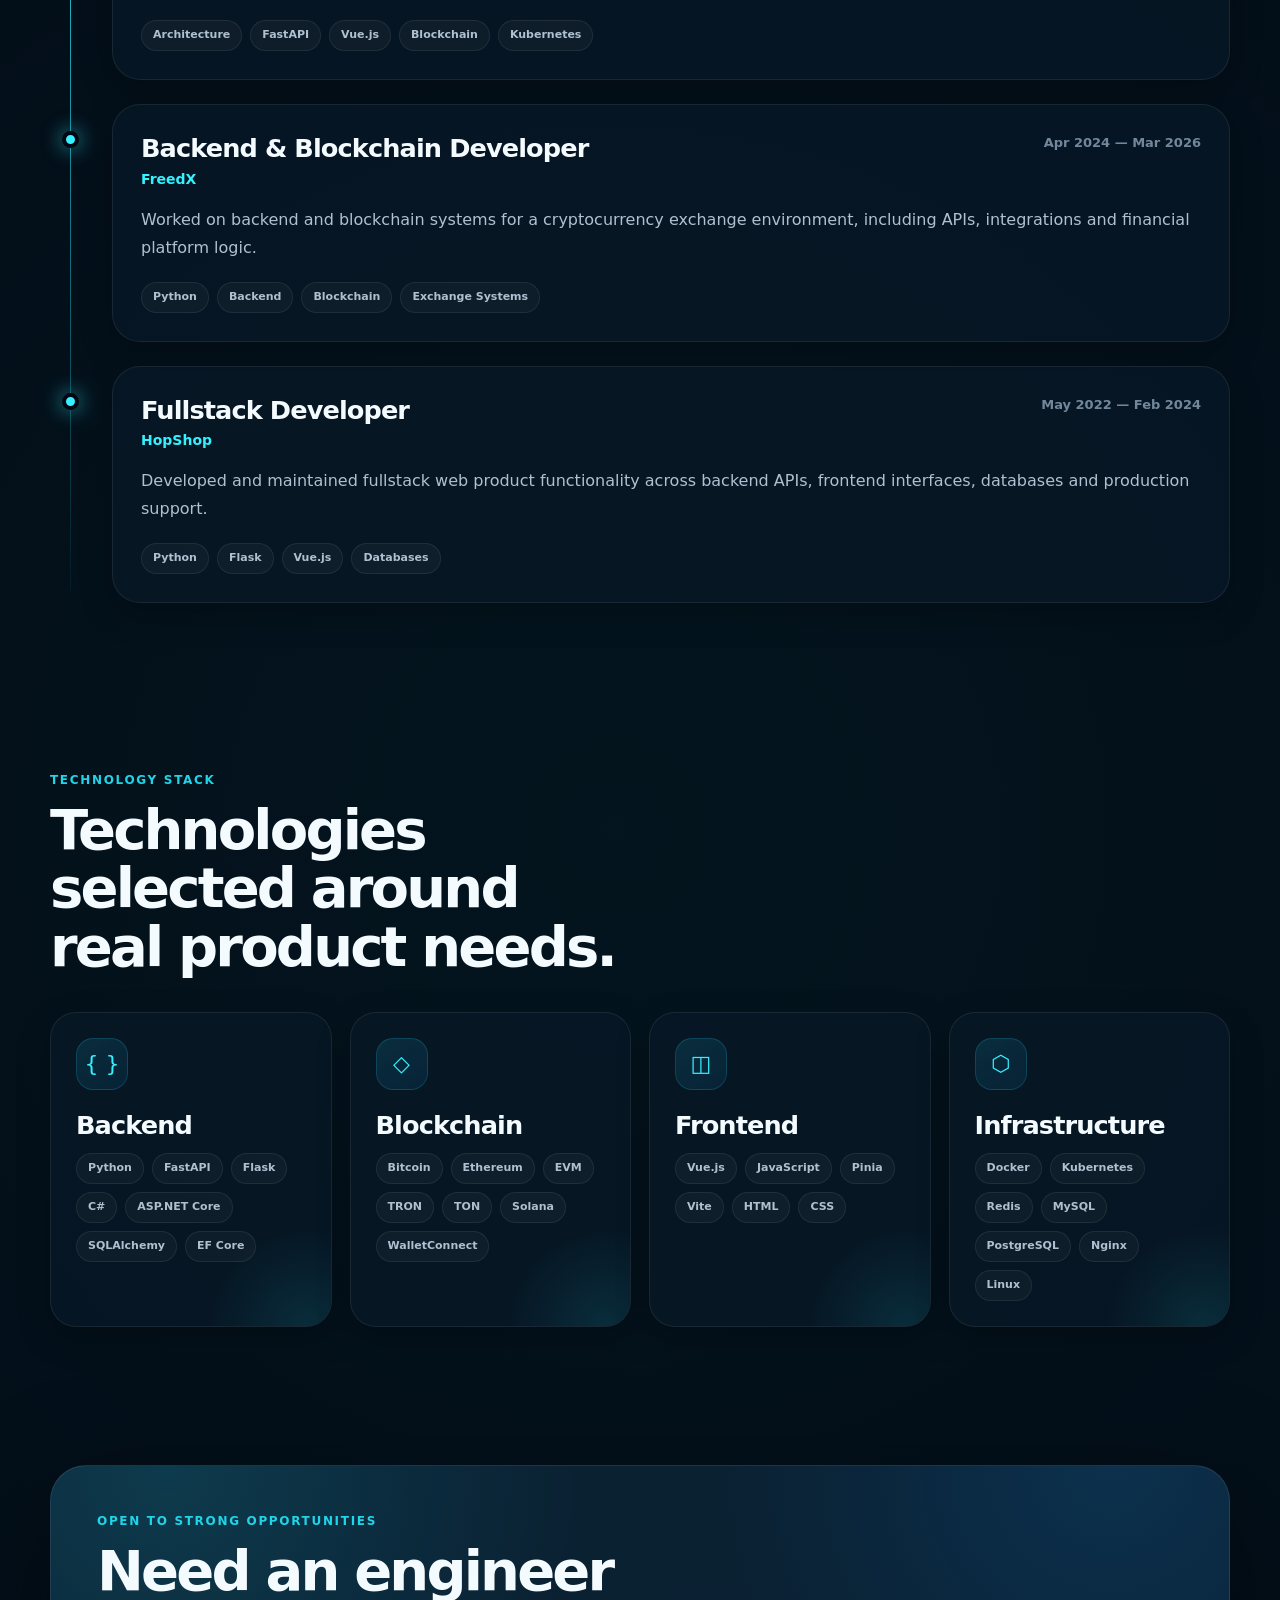
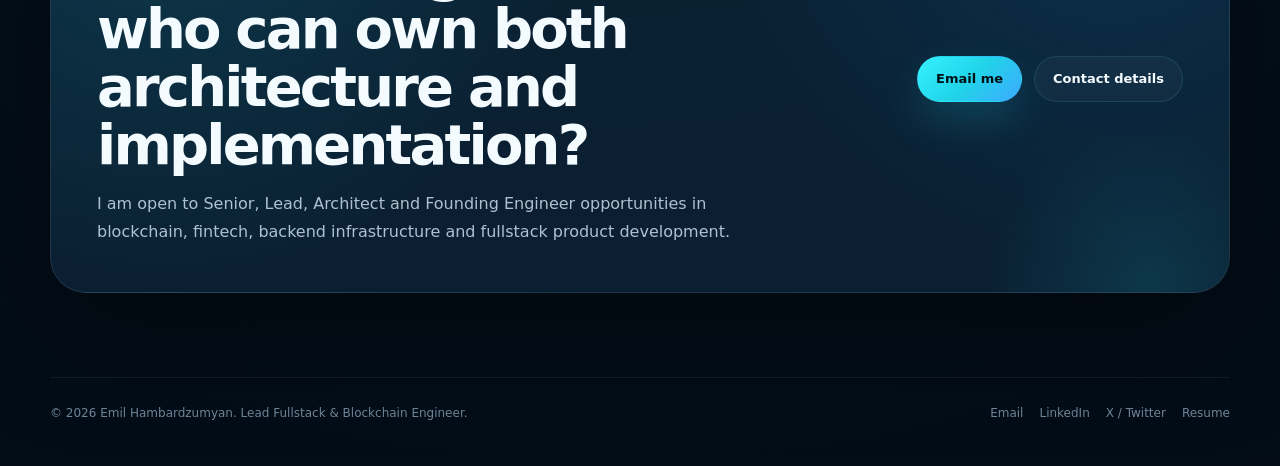
==== commit 4b031f9a: "changes" ====
--- a/index.html
+++ b/index.html
@@ -1,1103 +1,1382 @@
 <!DOCTYPE html>
 <html lang="en">
 <head>
-    <meta charset="UTF-8" />
-    <meta name="viewport" content="width=device-width, initial-scale=1.0" />
-    <title>Emil | Web3 Backend & Wallet Engineer</title>
-    <meta name="description" content="Web3 backend, wallet infrastructure, custody, CEX/DEX integrations, blockchain scanners and transaction systems." />
-
-    <style>
-        :root {
-            --bg: #060912;
-            --bg-soft: #0b1020;
-            --card: rgba(13, 20, 39, 0.72);
-            --card-strong: rgba(17, 27, 54, 0.9);
-            --line: rgba(95, 139, 255, 0.22);
-            --line-strong: rgba(111, 96, 255, 0.55);
-            --text: #f4f7ff;
-            --muted: #9eabc7;
-            --muted-2: #6f7d9b;
-            --blue: #00c8ff;
-            --purple: #b45cff;
-            --green: #30ffb1;
-            --warning: #ffcc66;
-            --shadow: 0 24px 80px rgba(0, 0, 0, 0.45);
-            --radius: 26px;
-            --max: 1180px;
-        }
-
-        * {
-            box-sizing: border-box;
-            margin: 0;
-            padding: 0;
-        }
-
-        html {
-            scroll-behavior: smooth;
-        }
-
-        body {
-            min-height: 100vh;
-            font-family: Inter, ui-sans-serif, system-ui, -apple-system, BlinkMacSystemFont, "Segoe UI", sans-serif;
-            color: var(--text);
-            background:
-                    radial-gradient(circle at 18% 12%, rgba(0, 200, 255, 0.18), transparent 28%),
-                    radial-gradient(circle at 82% 16%, rgba(180, 92, 255, 0.2), transparent 30%),
-                    radial-gradient(circle at 52% 80%, rgba(0, 200, 255, 0.08), transparent 36%),
-                    var(--bg);
-            overflow-x: hidden;
-        }
-
-        body::before {
-            content: "";
-            position: fixed;
-            inset: 0;
-            pointer-events: none;
-            background-image:
-                    linear-gradient(rgba(255,255,255,0.025) 1px, transparent 1px),
-                    linear-gradient(90deg, rgba(255,255,255,0.025) 1px, transparent 1px);
-            background-size: 48px 48px;
-            mask-image: linear-gradient(to bottom, rgba(0,0,0,0.75), transparent 85%);
-            z-index: -2;
-        }
-
-        body::after {
-            content: "";
-            position: fixed;
-            inset: 0;
-            pointer-events: none;
-            background: linear-gradient(120deg, transparent, rgba(0, 200, 255, 0.04), transparent, rgba(180, 92, 255, 0.035), transparent);
-            z-index: -1;
-        }
-
-        a {
-            color: inherit;
-            text-decoration: none;
-        }
-
-        .container {
-            width: min(var(--max), calc(100% - 40px));
-            margin: 0 auto;
-        }
-
-        .nav {
-            position: sticky;
-            top: 0;
-            z-index: 20;
-            backdrop-filter: blur(18px);
-            background: rgba(6, 9, 18, 0.74);
-            border-bottom: 1px solid rgba(255,255,255,0.06);
-        }
-
-        .nav-inner {
-            height: 76px;
-            display: flex;
-            align-items: center;
-            justify-content: space-between;
-            gap: 24px;
-        }
-
-        .brand {
-            display: flex;
-            align-items: center;
-            gap: 12px;
-            font-weight: 800;
-            letter-spacing: -0.02em;
-        }
-
-        .brand-mark {
-            width: 42px;
-            height: 42px;
-            border-radius: 14px;
-            display: grid;
-            place-items: center;
-            background: linear-gradient(135deg, rgba(0, 200, 255, 0.18), rgba(180, 92, 255, 0.2));
-            border: 1px solid rgba(255,255,255,0.13);
-            box-shadow: 0 0 34px rgba(0, 200, 255, 0.18);
-            color: var(--blue);
-        }
-
-        .brand small {
-            display: block;
-            color: var(--muted);
-            font-size: 12px;
-            font-weight: 600;
-            letter-spacing: 0.08em;
-            text-transform: uppercase;
-            margin-top: 1px;
-        }
-
-        .nav-links {
-            display: flex;
-            align-items: center;
-            gap: 20px;
-            color: var(--muted);
-            font-size: 14px;
-        }
-
-        .nav-links a:hover {
-            color: var(--text);
-        }
-
-        .btn {
-            display: inline-flex;
-            align-items: center;
-            justify-content: center;
-            gap: 10px;
-            min-height: 46px;
-            padding: 0 18px;
-            border-radius: 999px;
-            border: 1px solid rgba(255,255,255,0.11);
-            background: rgba(255,255,255,0.045);
-            color: var(--text);
-            font-weight: 750;
-            font-size: 14px;
-            transition: 0.2s ease;
-            cursor: pointer;
-        }
-
-        .btn:hover {
-            transform: translateY(-2px);
-            border-color: rgba(0, 200, 255, 0.55);
-            box-shadow: 0 14px 34px rgba(0, 200, 255, 0.12);
-        }
-
-        .btn-primary {
-            background: linear-gradient(135deg, var(--blue), var(--purple));
-            border-color: transparent;
-            color: white;
-            box-shadow: 0 18px 45px rgba(86, 113, 255, 0.26);
-        }
-
-        .btn svg {
-            width: 18px;
-            height: 18px;
-            flex: 0 0 auto;
-        }
-
-        .hero {
-            position: relative;
-            padding: 92px 0 54px;
-        }
-
-        .hero-grid {
-            display: grid;
-            grid-template-columns: 1.05fr 0.95fr;
-            gap: 44px;
-            align-items: center;
-        }
-
-        .eyebrow {
-            display: inline-flex;
-            align-items: center;
-            gap: 10px;
-            padding: 8px 12px;
-            border-radius: 999px;
-            background: rgba(0, 200, 255, 0.08);
-            border: 1px solid rgba(0, 200, 255, 0.22);
-            color: #b8efff;
-            font-size: 13px;
-            font-weight: 750;
-            letter-spacing: 0.04em;
-            text-transform: uppercase;
-            margin-bottom: 24px;
-        }
-
-        .dot {
-            width: 8px;
-            height: 8px;
-            border-radius: 50%;
-            background: var(--green);
-            box-shadow: 0 0 18px var(--green);
-        }
-
-        h1 {
-            font-size: clamp(44px, 7vw, 82px);
-            line-height: 0.96;
-            letter-spacing: -0.07em;
-            max-width: 760px;
-        }
-
-        .gradient-text {
-            background: linear-gradient(90deg, #fff, var(--blue), var(--purple));
-            -webkit-background-clip: text;
-            background-clip: text;
-            color: transparent;
-        }
-
-        .lead {
-            margin-top: 24px;
-            color: var(--muted);
-            font-size: clamp(17px, 2vw, 21px);
-            line-height: 1.7;
-            max-width: 680px;
-        }
-
-        .hero-actions {
-            margin-top: 34px;
-            display: flex;
-            flex-wrap: wrap;
-            gap: 14px;
-        }
-
-        .hero-stats {
-            display: grid;
-            grid-template-columns: repeat(3, 1fr);
-            gap: 12px;
-            margin-top: 34px;
-            max-width: 640px;
-        }
-
-        .stat {
-            padding: 18px;
-            border-radius: 20px;
-            background: rgba(255,255,255,0.045);
-            border: 1px solid rgba(255,255,255,0.08);
-        }
-
-        .stat b {
-            display: block;
-            font-size: 24px;
-            letter-spacing: -0.04em;
-        }
-
-        .stat span {
-            display: block;
-            color: var(--muted);
-            margin-top: 4px;
-            font-size: 13px;
-        }
-
-        .visual-card {
-            position: relative;
-            min-height: 520px;
-            border-radius: 34px;
-            padding: 28px;
-            background:
-                    linear-gradient(150deg, rgba(255,255,255,0.1), rgba(255,255,255,0.035)),
-                    rgba(8, 13, 28, 0.84);
-            border: 1px solid rgba(255,255,255,0.1);
-            box-shadow: var(--shadow);
-            overflow: hidden;
-        }
-
-        .visual-card::before {
-            content: "";
-            position: absolute;
-            width: 430px;
-            height: 430px;
-            border-radius: 50%;
-            right: -120px;
-            top: -90px;
-            background: radial-gradient(circle, rgba(180,92,255,0.28), transparent 62%);
-        }
-
-        .visual-card::after {
-            content: "";
-            position: absolute;
-            inset: 0;
-            background-image: radial-gradient(rgba(0,200,255,0.24) 1px, transparent 1px);
-            background-size: 22px 22px;
-            opacity: 0.15;
-            mask-image: linear-gradient(120deg, transparent, black, transparent);
-        }
-
-        .terminal {
-            position: relative;
-            z-index: 2;
-            border-radius: 24px;
-            background: rgba(5, 10, 22, 0.72);
-            border: 1px solid rgba(0,200,255,0.18);
-            overflow: hidden;
-        }
-
-        .terminal-head {
-            height: 46px;
-            display: flex;
-            align-items: center;
-            gap: 8px;
-            padding: 0 16px;
-            border-bottom: 1px solid rgba(255,255,255,0.08);
-            color: var(--muted-2);
-            font-size: 13px;
-        }
-
-        .circle {
-            width: 10px;
-            height: 10px;
-            border-radius: 50%;
-            background: rgba(255,255,255,0.28);
-        }
-
-        .code {
-            padding: 22px;
-            color: #cde7ff;
-            font-family: ui-monospace, SFMono-Regular, Menlo, Monaco, Consolas, monospace;
-            line-height: 1.9;
-            font-size: 14px;
-            min-height: 245px;
-        }
-
-        .code .p { color: var(--purple); }
-        .code .b { color: var(--blue); }
-        .code .g { color: var(--green); }
-        .code .m { color: var(--muted); }
-
-        .orbit {
-            position: relative;
-            z-index: 2;
-            margin-top: 20px;
-            display: grid;
-            grid-template-columns: repeat(2, 1fr);
-            gap: 12px;
-        }
-
-        .chip-card {
-            padding: 16px;
-            min-height: 92px;
-            border-radius: 20px;
-            background: rgba(255,255,255,0.05);
-            border: 1px solid rgba(255,255,255,0.08);
-        }
-
-        .chip-card strong {
-            display: block;
-            font-size: 15px;
-            margin-bottom: 7px;
-        }
-
-        .chip-card span {
-            color: var(--muted);
-            font-size: 13px;
-            line-height: 1.5;
-        }
-
-        .section {
-            padding: 62px 0;
-        }
-
-        .section-head {
-            display: flex;
-            justify-content: space-between;
-            align-items: end;
-            gap: 24px;
-            margin-bottom: 28px;
-        }
-
-        .section-kicker {
-            color: var(--blue);
-            text-transform: uppercase;
-            letter-spacing: 0.12em;
-            font-size: 13px;
-            font-weight: 800;
-            margin-bottom: 10px;
-        }
-
-        h2 {
-            font-size: clamp(31px, 4vw, 52px);
-            line-height: 1.05;
-            letter-spacing: -0.055em;
-            max-width: 720px;
-        }
-
-        .section-note {
-            color: var(--muted);
-            line-height: 1.7;
-            max-width: 440px;
-        }
-
-        .cards {
-            display: grid;
-            grid-template-columns: repeat(4, 1fr);
-            gap: 16px;
-        }
-
-        .card {
-            position: relative;
-            min-height: 240px;
-            padding: 24px;
-            border-radius: var(--radius);
-            background: var(--card);
-            border: 1px solid rgba(255,255,255,0.085);
-            box-shadow: 0 18px 50px rgba(0,0,0,0.22);
-            overflow: hidden;
-            transition: 0.2s ease;
-        }
-
-        .card:hover {
-            transform: translateY(-5px);
-            border-color: rgba(0,200,255,0.32);
-        }
-
-        .card::after {
-            content: "";
-            position: absolute;
-            inset: auto -70px -90px auto;
-            width: 170px;
-            height: 170px;
-            border-radius: 50%;
-            background: radial-gradient(circle, rgba(0,200,255,0.16), transparent 65%);
-        }
-
-        .icon {
-            width: 48px;
-            height: 48px;
-            display: grid;
-            place-items: center;
-            border-radius: 16px;
-            background: linear-gradient(135deg, rgba(0,200,255,0.14), rgba(180,92,255,0.18));
-            border: 1px solid rgba(255,255,255,0.1);
-            margin-bottom: 18px;
-            font-size: 22px;
-        }
-
-        .card h3 {
-            font-size: 20px;
-            margin-bottom: 12px;
-            letter-spacing: -0.03em;
-        }
-
-        .card p {
-            color: var(--muted);
-            line-height: 1.65;
-            font-size: 15px;
-        }
-
-        .split {
-            display: grid;
-            grid-template-columns: 0.9fr 1.1fr;
-            gap: 18px;
-        }
-
-        .panel {
-            border-radius: 30px;
-            background: var(--card-strong);
-            border: 1px solid rgba(255,255,255,0.085);
-            padding: 28px;
-            box-shadow: var(--shadow);
-        }
-
-        .panel h3 {
-            font-size: 25px;
-            letter-spacing: -0.04em;
-            margin-bottom: 14px;
-        }
-
-        .panel p {
-            color: var(--muted);
-            line-height: 1.72;
-        }
-
-        .list {
-            display: grid;
-            gap: 12px;
-            margin-top: 20px;
-        }
-
-        .list-item {
-            display: flex;
-            gap: 12px;
-            align-items: flex-start;
-            padding: 14px;
-            border-radius: 18px;
-            background: rgba(255,255,255,0.045);
-            border: 1px solid rgba(255,255,255,0.07);
-            color: var(--muted);
-            line-height: 1.55;
-        }
-
-        .check {
-            flex: 0 0 auto;
-            width: 22px;
-            height: 22px;
-            border-radius: 8px;
-            display: grid;
-            place-items: center;
-            background: rgba(48,255,177,0.1);
-            color: var(--green);
-            border: 1px solid rgba(48,255,177,0.22);
-            font-size: 13px;
-            margin-top: 1px;
-        }
-
-        .projects {
-            display: grid;
-            grid-template-columns: 1fr 1fr 1fr;
-            gap: 16px;
-        }
-
-        .project {
-            padding: 26px;
-            border-radius: 30px;
-            min-height: 310px;
-            background:
-                    linear-gradient(145deg, rgba(0,200,255,0.08), rgba(180,92,255,0.055)),
-                    rgba(13, 20, 39, 0.78);
-            border: 1px solid rgba(255,255,255,0.09);
-            position: relative;
-            overflow: hidden;
-        }
-
-        .project::before {
-            content: "";
-            position: absolute;
-            inset: 0;
-            background: linear-gradient(90deg, rgba(255,255,255,0.08), transparent 35%);
-            opacity: 0.4;
-            pointer-events: none;
-        }
-
-        .tag {
-            display: inline-flex;
-            align-items: center;
-            height: 30px;
-            padding: 0 11px;
-            border-radius: 999px;
-            background: rgba(0,200,255,0.08);
-            border: 1px solid rgba(0,200,255,0.18);
-            color: #bff3ff;
-            font-size: 12px;
-            font-weight: 800;
-            text-transform: uppercase;
-            letter-spacing: 0.08em;
-            margin-bottom: 18px;
-        }
-
-        .project h3 {
-            font-size: 25px;
-            letter-spacing: -0.04em;
-            margin-bottom: 12px;
-        }
-
-        .project p {
-            color: var(--muted);
-            line-height: 1.7;
-            margin-bottom: 18px;
-        }
-
-        .mini-list {
-            display: flex;
-            flex-wrap: wrap;
-            gap: 8px;
-            margin-top: auto;
-        }
-
-        .mini-list span {
-            display: inline-flex;
-            align-items: center;
-            min-height: 30px;
-            padding: 0 10px;
-            border-radius: 999px;
-            background: rgba(255,255,255,0.055);
-            border: 1px solid rgba(255,255,255,0.075);
-            color: var(--muted);
-            font-size: 12px;
-            font-weight: 700;
-        }
-
-        .stack-grid {
-            display: grid;
-            grid-template-columns: repeat(4, 1fr);
-            gap: 14px;
-        }
-
-        .stack-box {
-            padding: 22px;
-            border-radius: 24px;
-            background: rgba(255,255,255,0.045);
-            border: 1px solid rgba(255,255,255,0.08);
-        }
-
-        .stack-box h3 {
-            font-size: 16px;
-            margin-bottom: 14px;
-            color: #dbe7ff;
-        }
-
-        .stack-box ul {
-            list-style: none;
-            display: grid;
-            gap: 10px;
-            color: var(--muted);
-            font-size: 14px;
-        }
-
-        .stack-box li::before {
-            content: "•";
-            color: var(--blue);
-            margin-right: 8px;
-        }
-
-        .cta {
-            padding: 44px;
-            border-radius: 36px;
-            background:
-                    radial-gradient(circle at 18% 0%, rgba(0,200,255,0.18), transparent 34%),
-                    radial-gradient(circle at 82% 0%, rgba(180,92,255,0.18), transparent 34%),
-                    rgba(12, 18, 35, 0.9);
-            border: 1px solid rgba(255,255,255,0.1);
-            box-shadow: var(--shadow);
-            display: grid;
-            grid-template-columns: 1fr auto;
-            gap: 24px;
-            align-items: center;
-        }
-
-        .cta h2 {
-            max-width: 790px;
-        }
-
-        .contact-grid {
-            display: flex;
-            flex-wrap: wrap;
-            gap: 12px;
-            margin-top: 22px;
-        }
-
-        footer {
-            padding: 32px 0 46px;
-            color: var(--muted-2);
-            font-size: 14px;
-        }
-
-        .footer-inner {
-            display: flex;
-            justify-content: space-between;
-            gap: 20px;
-            border-top: 1px solid rgba(255,255,255,0.08);
-            padding-top: 24px;
-        }
-
-        @media (max-width: 980px) {
-            .hero-grid,
-            .split,
-            .cta {
-                grid-template-columns: 1fr;
-            }
-
-            .visual-card {
-                min-height: auto;
-            }
-
-            .cards,
-            .projects,
-            .stack-grid {
-                grid-template-columns: repeat(2, 1fr);
-            }
-
-            .section-head {
-                align-items: flex-start;
-                flex-direction: column;
-            }
-
-            .nav-links {
-                display: none;
-            }
-        }
-
-        @media (max-width: 640px) {
-            .container {
-                width: min(100% - 28px, var(--max));
-            }
-
-            .hero {
-                padding-top: 62px;
-            }
-
-            .hero-stats,
-            .cards,
-            .projects,
-            .stack-grid,
-            .orbit {
-                grid-template-columns: 1fr;
-            }
-
-            .hero-actions .btn,
-            .contact-grid .btn {
-                width: 100%;
-            }
-
-            .card,
-            .project,
-            .panel,
-            .cta {
-                border-radius: 24px;
-                padding: 22px;
-            }
-
-            h1 {
-                font-size: 42px;
-            }
-
-            .footer-inner {
-                flex-direction: column;
-            }
-        }
-
-        .profile-badge {
-            position: relative;
-            z-index: 3;
-            display: flex;
-            align-items: center;
-            gap: 14px;
-            margin-bottom: 18px;
-            padding: 14px;
-            border-radius: 22px;
-            background: rgba(255,255,255,0.055);
-            border: 1px solid rgba(255,255,255,0.09);
-            box-shadow: 0 18px 45px rgba(0, 200, 255, 0.08);
-        }
-
-        .profile-photo {
-            width: 68px;
-            height: 68px;
-            border-radius: 20px;
-            object-fit: cover;
-            border: 1px solid rgba(0,200,255,0.45);
-            box-shadow: 0 0 28px rgba(0,200,255,0.22);
-        }
-
-        .profile-badge strong {
-            display: block;
-            font-size: 17px;
-            letter-spacing: -0.03em;
-        }
-
-        .profile-badge span {
-            display: block;
-            margin-top: 4px;
-            color: var(--muted);
-            font-size: 13px;
-        }
-    </style>
+    <meta charset="UTF-8">
+
+    <meta
+            name="viewport"
+            content="width=device-width, initial-scale=1.0"
+    >
+
+    <title>
+        Emil Hambardzumyan | Lead Fullstack & Blockchain Engineer
+    </title>
+
+    <meta
+            name="description"
+            content="Lead Fullstack and Blockchain Engineer specializing in multi-chain custody, wallet infrastructure, trading platforms, backend architecture and production Web3 systems."
+    >
+
+    <meta
+            name="keywords"
+            content="Emil Hambardzumyan, Blockchain Engineer, Fullstack Developer, Backend Engineer, Blockchain Architect, Web3 Developer, FastAPI, Vue.js, Custody Platform, Wallet Infrastructure"
+    >
+
+    <meta name="author" content="Emil Hambardzumyan">
+
+    <meta property="og:type" content="website">
+
+    <meta
+            property="og:title"
+            content="Emil Hambardzumyan | Lead Fullstack & Blockchain Engineer"
+    >
+
+    <meta
+            property="og:description"
+            content="Building secure blockchain infrastructure, custody systems, trading platforms and production-ready Web3 products."
+    >
+
+    <meta property="og:image" content="assets/images/emil-profile.jpg">
+
+    <meta name="theme-color" content="#020813">
+
+    <link
+            rel="stylesheet"
+            href="assets/css/style.css"
+    >
 </head>
+
 <body>
-<nav class="nav">
-    <div class="container nav-inner">
-        <a href="#top" class="brand" aria-label="Home">
-<!--            <span class="brand-mark">⌁</span>-->
-            <span>
-          Emil Hambardzumyan
-          <small>Web3 Backend Engineer</small>
-        </span>
+
+<a class="skip-link" href="#main-content">
+    Skip to content
+</a>
+
+
+<!-- ======================================================
+     HEADER
+     ====================================================== -->
+
+<header class="site-header">
+    <div class="container header-inner">
+
+        <a
+                class="brand"
+                href="index.html"
+                aria-label="Emil Hambardzumyan home"
+        >
+<!--            <span class="brand-mark" aria-hidden="true">-->
+<!--                EH-->
+<!--            </span>-->
+
+            <span class="brand-text">
+                <strong>Emil Hambardzumyan</strong>
+                <small>Fullstack & Blockchain Engineer</small>
+            </span>
         </a>
-        <div class="nav-links">
-            <a href="#services">Services</a>
-            <a href="#projects">Projects</a>
-            <a href="#stack">Stack</a>
-            <a href="#contact">Contact</a>
+
+
+        <nav
+                class="desktop-nav"
+                aria-label="Main navigation"
+        >
+            <a
+                    class="nav-link active"
+                    href="index.html"
+                    aria-current="page"
+            >
+                Home
+            </a>
+
+            <a
+                    class="nav-link"
+                    href="experience.html"
+            >
+                Experience
+            </a>
+
+            <a
+                    class="nav-link"
+                    href="projects.html"
+            >
+                Projects
+            </a>
+
+            <a
+                    class="nav-link"
+                    href="resume.html"
+            >
+                Resume
+            </a>
+
+            <a
+                    class="nav-link"
+                    href="contact.html"
+            >
+                Contact
+            </a>
+        </nav>
+
+
+        <div class="header-actions">
+            <a
+                    class="button button-primary button-small"
+                    href="mailto:emil301992@gmail.com"
+            >
+                Let’s talk
+            </a>
+
+            <button
+                    class="mobile-menu-button"
+                    type="button"
+                    aria-label="Open navigation menu"
+                    aria-expanded="false"
+                    aria-controls="mobile-navigation"
+                    data-menu-button
+            >
+                <span></span>
+                <span></span>
+                <span></span>
+            </button>
         </div>
-        <a class="btn btn-primary" href="mailto:emil301992@gmail.com">Let’s talk</a>
+
     </div>
-</nav>
-
-<main id="top">
+
+
+    <nav
+            class="mobile-nav"
+            id="mobile-navigation"
+            aria-label="Mobile navigation"
+            data-mobile-menu
+    >
+        <a
+                class="nav-link active"
+                href="index.html"
+                aria-current="page"
+        >
+            Home
+        </a>
+
+        <a class="nav-link" href="experience.html">
+            Experience
+        </a>
+
+        <a class="nav-link" href="projects.html">
+            Projects
+        </a>
+
+        <a class="nav-link" href="resume.html">
+            Resume
+        </a>
+
+        <a class="nav-link" href="contact.html">
+            Contact
+        </a>
+
+        <a
+                class="button button-primary"
+                href="mailto:emil301992@gmail.com"
+        >
+            Contact me
+        </a>
+    </nav>
+</header>
+
+
+<!-- ======================================================
+     MAIN CONTENT
+     ====================================================== -->
+
+<main class="page-main" id="main-content">
+
+
+    <!-- ==================================================
+         HERO
+         ================================================== -->
+
     <section class="hero">
         <div class="container hero-grid">
-            <div>
-                <div class="eyebrow"><span class="dot"></span> Open to work & collaborations</div>
-                <h1>
-                    I build <span class="gradient-text">Web3 backend</span>, wallet & crypto infrastructure.
+
+            <div class="hero-copy">
+
+                <div class="eyebrow" data-reveal>
+                    <span class="eyebrow-dot"></span>
+                    Open to remote opportunities
+                </div>
+
+
+                <h1 data-reveal data-delay="1">
+                    I architect and build
+                    <span class="text-gradient">
+                        production-grade blockchain systems.
+                    </span>
                 </h1>
-                <p class="lead">
-                    Fullstack/backend blockchain integration engineer focused on multi-chain wallets,
-                    custody systems, CEX/DEX flows, transaction processing, scanners, APIs and reliable infrastructure.
+
+
+                <p
+                        class="lead"
+                        data-reveal
+                        data-delay="2"
+                >
+                    Lead Fullstack and Blockchain Engineer focused on
+                    multi-chain custody, wallet infrastructure, secure
+                    transaction processing, trading platforms and scalable
+                    backend architecture.
                 </p>
 
-                <div class="hero-actions">
-                    <a class="btn btn-primary" href="mailto:emil301992@gmail.com">Contact me</a>
-                    <a class="btn" href="https://x.com/emilbackend" target="_blank" rel="noopener">X / Twitter</a>
-                    <a class="btn" href="#projects">View work</a>
-                </div>
-
-                <div class="hero-stats" aria-label="Experience highlights">
-                    <div class="stat">
-                        <b>EVM · TRON · TON · BTC</b>
-                        <span>Multi-chain experience</span>
-                    </div>
-                    <div class="stat">
-                        <b>Wallets & custody</b>
-                        <span>Core infrastructure</span>
-                    </div>
-                    <div class="stat">
-                        <b>CEX / DEX</b>
-                        <span>Crypto product flows</span>
-                    </div>
-                </div>
+
+                <div
+                        class="actions"
+                        data-reveal
+                        data-delay="3"
+                >
+                    <a
+                            class="button button-primary"
+                            href="projects.html"
+                    >
+                        Explore my projects
+
+                        <svg
+                                class="button-icon"
+                                viewBox="0 0 24 24"
+                                fill="none"
+                                stroke="currentColor"
+                                stroke-width="2"
+                                aria-hidden="true"
+                        >
+                            <path d="M5 12h14"></path>
+                            <path d="m13 6 6 6-6 6"></path>
+                        </svg>
+                    </a>
+
+                    <a
+                            class="button"
+                            href="resume.html"
+                    >
+                        View full resume
+                    </a>
+
+                    <a
+                            class="button"
+                            href="mailto:emil301992@gmail.com"
+                    >
+                        Contact me
+                    </a>
+                </div>
+
+
+                <div
+                        class="hero-status"
+                        data-reveal
+                        data-delay="4"
+                >
+                    <span class="status-pill">
+                        <strong>Location:</strong>
+                        Yerevan, Armenia
+                    </span>
+
+                    <span class="status-pill">
+                        <strong>Format:</strong>
+                        Remote worldwide
+                    </span>
+
+                    <span class="status-pill">
+                        <strong>Focus:</strong>
+                        Senior / Lead / Architect
+                    </span>
+                </div>
+
             </div>
 
-            <aside class="visual-card" aria-label="Infrastructure preview">
-                <div class="profile-badge">
-                    <img class="profile-photo" src="https://media.licdn.com/dms/image/v2/D4D03AQHZQvfJPHjQ_g/profile-displayphoto-crop_800_800/B4DZ2SIdOuK0AM-/0/1776273187906?e=1779926400&v=beta&t=NTHuOG-fZSqxQFeCqIMU87iXNew68Cp1mlDY53_W0QY" alt="Emil Hambardzumyan" />
+
+            <aside
+                    class="hero-visual"
+                    aria-label="Engineering profile overview"
+                    data-reveal
+                    data-delay="2"
+            >
+
+                <div class="profile-card">
+
+                    <img
+                            class="profile-photo"
+                            src="https://i.imgur.com/8O1ppQ5.png"
+                            alt="Emil Hambardzumyan"
+                    >
+
                     <div>
-                        <strong>Emil Hambardzumyan</strong>
-                        <span>Web3 Backend & Wallet Engineer</span>
-                    </div>
-                </div>
-                <div class="terminal">
-                    <div class="terminal-head">
-                        <span class="circle"></span><span class="circle"></span><span class="circle"></span>
-                        <span>infrastructure.pipeline</span>
-                    </div>
-                    <div class="code">
-                        <span class="p">class</span> <span class="b">CryptoInfrastructure</span>:<br />
-                        &nbsp;&nbsp;<span class="p">def</span> <span class="g">build</span>(self):<br />
-                        &nbsp;&nbsp;&nbsp;&nbsp;wallets = <span class="b">multi_chain</span>(EVM, TRON, TON, BTC)<br />
-                        &nbsp;&nbsp;&nbsp;&nbsp;tx = <span class="b">process_transactions</span>(reliable=True)<br />
-                        &nbsp;&nbsp;&nbsp;&nbsp;events = <span class="b">scan_blocks</span>(async_mode=True)<br />
-                        &nbsp;&nbsp;&nbsp;&nbsp;<span class="p">return</span> <span class="g">production_ready_system</span>
-                    </div>
-                </div>
-
-                <div class="orbit">
-                    <div class="chip-card">
-                        <strong>Wallet engineering</strong>
-                        <span>Address creation, balances, signing flows, withdrawals, deposit tracking.</span>
-                    </div>
-                    <div class="chip-card">
-                        <strong>Backend systems</strong>
-                        <span>APIs, workers, queues, DB consistency, real-time communication.</span>
-                    </div>
-                    <div class="chip-card">
-                        <strong>Blockchain scanners</strong>
-                        <span>Block/event processing, confirmations, idempotency, webhooks.</span>
-                    </div>
-                    <div class="chip-card">
-                        <strong>Product integration</strong>
-                        <span>DEX wallets, CEX-like flows, swaps, admin dashboards.</span>
-                    </div>
-                </div>
+                        <h3>Emil Hambardzumyan</h3>
+
+                        <p>
+                            Lead Fullstack & Blockchain Engineer<br>
+                            Blockchain Solutions Architect
+                        </p>
+                    </div>
+
+                </div>
+
+
+                <div class="terminal-card">
+
+                    <div class="terminal-header">
+                        <span class="terminal-dot"></span>
+                        <span class="terminal-dot"></span>
+                        <span class="terminal-dot"></span>
+
+                        <span class="terminal-title">
+                            engineering.profile
+                        </span>
+                    </div>
+
+
+                    <div class="terminal-code">
+                        <span class="code-blue">class</span>
+                        <span class="code-cyan">BlockchainEngineer</span>:<br>
+
+                        &nbsp;&nbsp;role =
+                        <span class="code-green">
+                            "Lead Fullstack / Architect"
+                        </span><br>
+
+                        &nbsp;&nbsp;backend = [
+                        <span class="code-cyan">
+                            "Python", "FastAPI", ".NET"
+                        </span>
+                        ]<br>
+
+                        &nbsp;&nbsp;frontend = [
+                        <span class="code-cyan">
+                            "Vue.js", "JavaScript"
+                        </span>
+                        ]<br>
+
+                        &nbsp;&nbsp;chains = [
+                        <span class="code-cyan">
+                            "BTC", "EVM", "TRON", "TON", "SOL"
+                        </span>
+                        ]<br>
+
+                        &nbsp;&nbsp;systems = [
+                        <span class="code-cyan">
+                            "Custody", "Wallets", "Trading"
+                        </span>
+                        ]<br><br>
+
+                        &nbsp;&nbsp;<span class="code-blue">def</span>
+                        <span class="code-green">deliver</span>(self):<br>
+
+                        &nbsp;&nbsp;&nbsp;&nbsp;<span class="code-blue">return</span>
+                        <span class="code-green">
+                            "architecture_to_production"
+                        </span>
+                    </div>
+
+                </div>
+
+
+                <div class="stats-grid">
+
+                    <div class="stat-card">
+                        <span class="stat-number">5+</span>
+
+                        <span class="stat-label">
+                            Blockchain ecosystems integrated
+                        </span>
+                    </div>
+
+
+                    <div class="stat-card">
+                        <span class="stat-number">3</span>
+
+                        <span class="stat-label">
+                            Major DENeon product directions
+                        </span>
+                    </div>
+
+
+                    <div class="stat-card">
+                        <span class="stat-number">E2E</span>
+
+                        <span class="stat-label">
+                            Architecture, development and deployment
+                        </span>
+                    </div>
+
+                </div>
+
             </aside>
+
         </div>
     </section>
 
-    <section class="section" id="services">
+
+    <!-- ==================================================
+         SPECIALIZATION
+         ================================================== -->
+
+    <section class="section section-divider">
         <div class="container">
-            <div class="section-head">
-                <div>
-                    <div class="section-kicker">What I can build</div>
-                    <h2>Backend-first Web3 systems with practical fullstack delivery.</h2>
-                </div>
-                <p class="section-note">
-                    I focus on the hard parts behind crypto products: transactions, wallets, scanners,
-                    consistency, APIs and infrastructure that keeps working after launch.
+
+            <div class="section-header">
+
+                <div
+                        class="section-header-content"
+                        data-reveal
+                >
+                    <div class="section-kicker">
+                        Engineering specialization
+                    </div>
+
+                    <h2>
+                        Backend-first engineering with complete
+                        product delivery.
+                    </h2>
+                </div>
+
+
+                <p
+                        class="section-description"
+                        data-reveal
+                        data-delay="1"
+                >
+                    I work across architecture, backend, frontend and
+                    infrastructure, with particular depth in financial and
+                    blockchain transaction systems.
                 </p>
+
             </div>
 
-            <div class="cards">
-                <article class="card">
-                    <div class="icon">🔐</div>
-                    <h3>Wallet & custody infrastructure</h3>
-                    <p>Multi-chain wallet flows, deposits, withdrawals, balances, admin tools, roles, permissions and secure transaction handling.</p>
-                </article>
-
-                <article class="card">
-                    <div class="icon">⚡</div>
-                    <h3>Transaction systems</h3>
-                    <p>Reliable transaction pipelines with retries, status tracking, confirmations, idempotency and operational visibility.</p>
-                </article>
-
-                <article class="card">
-                    <div class="icon">🛰️</div>
-                    <h3>Blockchain scanners</h3>
-                    <p>Async scanners for blockchains, event processing, deposits detection, webhook delivery and data synchronization.</p>
-                </article>
-
-                <article class="card">
-                    <div class="icon">⇄</div>
-                    <h3>CEX / DEX integrations</h3>
-                    <p>Exchange-like flows, swaps, wallet connections, order/transaction tracking and crypto product backend integration.</p>
-                </article>
+
+            <div class="grid-four">
+
+                <article
+                        class="card"
+                        data-reveal
+                >
+                    <div class="card-icon" aria-hidden="true">
+                        ◈
+                    </div>
+
+                    <h3>
+                        Blockchain Infrastructure
+                    </h3>
+
+                    <p>
+                        Multi-chain wallet systems, custody architecture,
+                        blockchain scanners, transaction signing and
+                        network-specific integrations.
+                    </p>
+                </article>
+
+
+                <article
+                        class="card"
+                        data-reveal
+                        data-delay="1"
+                >
+                    <div class="card-icon" aria-hidden="true">
+                        ⌘
+                    </div>
+
+                    <h3>
+                        Backend Architecture
+                    </h3>
+
+                    <p>
+                        API-first services, asynchronous processing,
+                        real-time communication, data consistency and
+                        secure financial workflows.
+                    </p>
+                </article>
+
+
+                <article
+                        class="card"
+                        data-reveal
+                        data-delay="2"
+                >
+                    <div class="card-icon" aria-hidden="true">
+                        ⇄
+                    </div>
+
+                    <h3>
+                        Trading Platforms
+                    </h3>
+
+                    <p>
+                        Market data, exchange integrations, swaps,
+                        order workflows, corporate wallets and
+                        transaction execution services.
+                    </p>
+                </article>
+
+
+                <article
+                        class="card"
+                        data-reveal
+                        data-delay="3"
+                >
+                    <div class="card-icon" aria-hidden="true">
+                        ◫
+                    </div>
+
+                    <h3>
+                        Fullstack Delivery
+                    </h3>
+
+                    <p>
+                        Vue.js interfaces, admin systems, backend APIs,
+                        Docker deployments and complete products delivered
+                        from concept to production.
+                    </p>
+                </article>
+
             </div>
+
         </div>
     </section>
 
+
+    <!-- ==================================================
+         POSITIONING
+         ================================================== -->
+
     <section class="section">
-        <div class="container split">
-            <div class="panel">
-                <div class="section-kicker">Positioning</div>
-                <h3>Backend engineer who understands the crypto product layer.</h3>
+        <div class="container grid-two">
+
+            <article
+                    class="panel"
+                    data-reveal
+            >
+                <div class="section-kicker">
+                    Professional positioning
+                </div>
+
+                <h3>
+                    More than a standard Fullstack Developer.
+                </h3>
+
                 <p>
-                    I am not only connecting smart contracts or APIs. I design the backend logic around
-                    real product needs: user balances, transaction states, blockchain confirmations,
-                    admin operations, error recovery and user-facing flows.
+                    My work combines backend engineering, product architecture,
+                    blockchain infrastructure and practical frontend delivery.
+                    I design the systems behind the product: wallets, balances,
+                    approvals, transactions, scanners, APIs, webhooks and
+                    operational workflows.
                 </p>
-            </div>
-
-            <div class="panel">
-                <h3>Problems I usually solve</h3>
-                <div class="list">
-                    <div class="list-item"><span class="check">✓</span> Teams need wallet, deposit, withdrawal or custody logic but do not want to build everything from scratch.</div>
-                    <div class="list-item"><span class="check">✓</span> Existing Web3 integration works in demo mode but fails under real transaction edge cases.</div>
-                    <div class="list-item"><span class="check">✓</span> Product needs scanners, webhooks, workers and reliable status synchronization across chains.</div>
-                    <div class="list-item"><span class="check">✓</span> A frontend exists, but the backend architecture, APIs, and crypto flows need production-grade implementation.</div>
-                </div>
-            </div>
+
+
+                <div class="tags" style="margin-top: 22px;">
+                    <span class="tag tag-cyan">
+                        System Architecture
+                    </span>
+
+                    <span class="tag tag-cyan">
+                        Product Ownership
+                    </span>
+
+                    <span class="tag tag-cyan">
+                        Secure Transactions
+                    </span>
+
+                    <span class="tag tag-cyan">
+                        Production Delivery
+                    </span>
+                </div>
+            </article>
+
+
+            <article
+                    class="panel"
+                    data-reveal
+                    data-delay="1"
+            >
+                <div class="section-kicker">
+                    Core engineering value
+                </div>
+
+                <h3>
+                    I turn complex blockchain requirements into usable systems.
+                </h3>
+
+
+                <div class="feature-list">
+
+                    <div class="feature-item">
+                        <span class="feature-check">✓</span>
+
+                        <span>
+                            Translate product and business requirements
+                            into secure technical architecture.
+                        </span>
+                    </div>
+
+
+                    <div class="feature-item">
+                        <span class="feature-check">✓</span>
+
+                        <span>
+                            Design systems around real transaction states,
+                            confirmations, failures and recovery flows.
+                        </span>
+                    </div>
+
+
+                    <div class="feature-item">
+                        <span class="feature-check">✓</span>
+
+                        <span>
+                            Build backend, frontend and infrastructure
+                            without losing consistency between layers.
+                        </span>
+                    </div>
+
+
+                    <div class="feature-item">
+                        <span class="feature-check">✓</span>
+
+                        <span>
+                            Deliver complete products from early concept
+                            through deployment and production iteration.
+                        </span>
+                    </div>
+
+                </div>
+            </article>
+
         </div>
     </section>
 
-    <section class="section" id="projects">
+
+    <!-- ==================================================
+         SELECTED ACHIEVEMENTS
+         ================================================== -->
+
+    <section class="section section-divider">
         <div class="container">
-            <div class="section-head">
-                <div>
-                    <div class="section-kicker">Selected work</div>
-                    <h2>Systems and products I can speak about from real experience.</h2>
-                </div>
+
+            <div class="section-header">
+
+                <div
+                        class="section-header-content"
+                        data-reveal
+                >
+                    <div class="section-kicker">
+                        Selected engineering achievements
+                    </div>
+
+                    <h2>
+                        Architecture and systems built from real
+                        product requirements.
+                    </h2>
+                </div>
+
+
+                <p
+                        class="section-description"
+                        data-reveal
+                        data-delay="1"
+                >
+                    Highlights from products involving blockchain custody,
+                    wallets, real-time applications and trading infrastructure.
+                </p>
+
             </div>
 
-            <div class="projects">
-                <article class="project">
-                    <span class="tag">Current project</span>
-                    <h3>DENeon</h3>
-                    <p>Wallet + GameFi system with crypto flows, multi-chain direction, product UX, backend APIs and user-facing Web3 functionality.</p>
-                    <div class="mini-list">
-                        <span>Wallet</span><span>GameFi</span><span>Backend APIs</span><span>Web3 UX</span>
-                    </div>
-                </article>
-
-                <article class="project">
-                    <span class="tag">Infrastructure</span>
-                    <h3>Multi-chain custody</h3>
-                    <p>Custody-oriented backend logic for wallets, balances, deposits, withdrawals, transaction status tracking and operational dashboards.</p>
-                    <div class="mini-list">
-                        <span>EVM</span><span>TRON</span><span>TON</span><span>BTC</span><span>SOL</span><span>More</span><span>Workers</span>
-                    </div>
-                </article>
-
-                <article class="project">
-                    <span class="tag">Automation</span>
-                    <h3>Scanners & transaction pipelines</h3>
-                    <p>Blockchain scanners and async processing services for events, confirmations, consistency and integration with product backends.</p>
-                    <div class="mini-list">
-                        <span>Async</span><span>Redis</span><span>Webhooks</span><span>Events</span><span>Monitoring</span>
-                    </div>
-                </article>
+
+            <div class="grid-two">
+
+                <article
+                        class="panel panel-hover"
+                        data-reveal
+                >
+                    <h3>
+                        Multi-chain custody architecture
+                    </h3>
+
+                    <p>
+                        Designed a B2B custody platform with custodial and
+                        non-custodial wallets, transaction execution,
+                        blockchain scanners, workspaces and API-based
+                        integrations.
+                    </p>
+
+                    <div class="tags" style="margin-top: 20px;">
+                        <span class="tag">Bitcoin</span>
+                        <span class="tag">EVM</span>
+                        <span class="tag">TRON</span>
+                        <span class="tag">TON</span>
+                        <span class="tag">Solana</span>
+                    </div>
+                </article>
+
+
+                <article
+                        class="panel panel-hover"
+                        data-reveal
+                        data-delay="1"
+                >
+                    <h3>
+                        Secure transaction approvals
+                    </h3>
+
+                    <p>
+                        Implemented configurable multi-approval workflows
+                        with distinct approvers, initiator restrictions,
+                        transaction thresholds and controlled execution.
+                    </p>
+
+                    <div class="tags" style="margin-top: 20px;">
+                        <span class="tag">Authorization</span>
+                        <span class="tag">Policy Engine</span>
+                        <span class="tag">Auditability</span>
+                    </div>
+                </article>
+
+
+                <article
+                        class="panel panel-hover"
+                        data-reveal
+                        data-delay="2"
+                >
+                    <h3>
+                        Event-driven blockchain processing
+                    </h3>
+
+                    <p>
+                        Built scanner and webhook flows for transaction
+                        confirmations, balance changes, transaction events
+                        and real-time updates across product interfaces.
+                    </p>
+
+                    <div class="tags" style="margin-top: 20px;">
+                        <span class="tag">Scanners</span>
+                        <span class="tag">Webhooks</span>
+                        <span class="tag">WebSockets</span>
+                        <span class="tag">Redis</span>
+                    </div>
+                </article>
+
+
+                <article
+                        class="panel panel-hover"
+                        data-reveal
+                        data-delay="3"
+                >
+                    <h3>
+                        Product-to-production delivery
+                    </h3>
+
+                    <p>
+                        Delivered backend services, Vue.js applications,
+                        database models, integrations and deployments using
+                        Docker, Kubernetes and production web infrastructure.
+                    </p>
+
+                    <div class="tags" style="margin-top: 20px;">
+                        <span class="tag">FastAPI</span>
+                        <span class="tag">Vue.js</span>
+                        <span class="tag">Docker</span>
+                        <span class="tag">Kubernetes</span>
+                    </div>
+                </article>
+
             </div>
+
         </div>
     </section>
 
-    <section class="section" id="stack">
+
+    <!-- ==================================================
+         FEATURED PROJECTS
+         ================================================== -->
+
+    <section class="section">
         <div class="container">
-            <div class="section-head">
-                <div>
-                    <div class="section-kicker">Tech stack</div>
-                    <h2>Backend-heavy stack with enough frontend to ship complete flows.</h2>
-                </div>
+
+            <div class="section-header">
+
+                <div
+                        class="section-header-content"
+                        data-reveal
+                >
+                    <div class="section-kicker">
+                        Featured projects
+                    </div>
+
+                    <h2>
+                        Products that demonstrate my engineering scope.
+                    </h2>
+                </div>
+
+
+                <div
+                        class="actions"
+                        data-reveal
+                        data-delay="1"
+                >
+                    <a
+                            class="button"
+                            href="projects.html"
+                    >
+                        View all projects
+                    </a>
+                </div>
+
             </div>
 
-            <div class="stack-grid">
-                <div class="stack-box">
-                    <h3>Backend</h3>
-                    <ul>
-                        <li>Python / FastAPI / Flask</li>
-                        <li>C# / .NET Core / ASP.NET Core</li>
-                        <li>REST APIs / MVC projects</li>
-                        <li>Workers / background jobs</li>
-                    </ul>
-                </div>
-
-                <div class="stack-box">
-                    <h3>Data & realtime</h3>
-                    <ul>
-                        <li>Databases</li>
-                        <li>Redis</li>
-                        <li>EF Core / SQLAlchemy</li>
-                        <li>SignalR / WebSockets</li>
-                    </ul>
-                </div>
-
-                <div class="stack-box">
-                    <h3>Blockchain</h3>
-                    <ul>
-                        <li>EVM / Web3</li>
-                        <li>TRON</li>
-                        <li>TON</li>
-                        <li>Bitcoin / UTXO flows</li>
-                    </ul>
-                </div>
-
-                <div class="stack-box">
-                    <h3>Frontend delivery</h3>
-                    <ul>
-                        <li>JavaScript</li>
-                        <li>Vue.js</li>
-                        <li>Admin dashboards</li>
-                        <li>Wallet UX integration</li>
-                    </ul>
-                </div>
+
+            <div class="grid-three">
+
+                <article
+                        class="project-card"
+                        data-reveal
+                >
+                    <div class="project-meta">
+                        <span class="tag tag-green">
+                            Flagship product
+                        </span>
+
+                        <span class="text-muted">
+                            2025 — Present
+                        </span>
+                    </div>
+
+                    <h3>
+                        DENeon Ecosystem
+                    </h3>
+
+                    <p>
+                        A connected blockchain ecosystem combining enterprise
+                        custody infrastructure, wallet services, DEX
+                        functionality and a Telegram GameFi product.
+                    </p>
+
+                    <div class="tags">
+                        <span class="tag">Custody</span>
+                        <span class="tag">DEX</span>
+                        <span class="tag">GameFi</span>
+                        <span class="tag">Wallets</span>
+                        <span class="tag">Webhooks</span>
+                    </div>
+
+                    <a
+                            class="project-link"
+                            href="projects.html#deneon"
+                    >
+                        Explore DENeon
+                        <span aria-hidden="true">→</span>
+                    </a>
+                </article>
+
+
+                <article
+                        class="project-card"
+                        data-reveal
+                        data-delay="1"
+                >
+                    <div class="project-meta">
+                        <span class="tag tag-cyan">
+                            Trading infrastructure
+                        </span>
+
+                        <span class="text-muted">
+                            2026
+                        </span>
+                    </div>
+
+                    <h3>
+                        StockySpace & StockyEngine
+                    </h3>
+
+                    <p>
+                        A trading product and execution engine integrating
+                        market data, corporate wallet management, Solana
+                        transactions and Jupiter swap routing.
+                    </p>
+
+                    <div class="tags">
+                        <span class="tag">ASP.NET Core</span>
+                        <span class="tag">FastAPI</span>
+                        <span class="tag">Vue.js</span>
+                        <span class="tag">Solana</span>
+                        <span class="tag">Jupiter</span>
+                    </div>
+
+                    <a
+                            class="project-link"
+                            href="projects.html#stockyspace"
+                    >
+                        Explore StockySpace
+                        <span aria-hidden="true">→</span>
+                    </a>
+                </article>
+
+
+                <article
+                        class="project-card"
+                        data-reveal
+                        data-delay="2"
+                >
+                    <div class="project-meta">
+                        <span class="tag">
+                            Algorithmic trading
+                        </span>
+
+                        <span class="text-muted">
+                            2026
+                        </span>
+                    </div>
+
+                    <h3>
+                        ArbiNator
+                    </h3>
+
+                    <p>
+                        Multi-exchange cryptocurrency trading infrastructure
+                        with market data processing, strategy configuration,
+                        risk controls and execution workflows.
+                    </p>
+
+                    <div class="tags">
+                        <span class="tag">Python</span>
+                        <span class="tag">CCXT</span>
+                        <span class="tag">Exchange APIs</span>
+                        <span class="tag">Risk Logic</span>
+                    </div>
+
+                    <a
+                            class="project-link"
+                            href="projects.html#arbinator"
+                    >
+                        Explore ArbiNator
+                        <span aria-hidden="true">→</span>
+                    </a>
+                </article>
+
             </div>
+
         </div>
     </section>
 
-    <section class="section" id="contact">
+
+    <!-- ==================================================
+         EXPERIENCE PREVIEW
+         ================================================== -->
+
+    <section class="section section-divider">
         <div class="container">
-            <div class="cta">
-                <div>
-                    <div class="section-kicker">Available for selected work</div>
-                    <h2>Building a crypto product, wallet, exchange flow or Web3 backend?</h2>
-                    <p class="lead">
-                        Send me a short description of your product, current stage and the backend/Web3 problem you need to solve.
-                    </p>
-                    <div class="contact-grid">
-                        <a class="btn btn-primary" href="mailto:emil301992@gmail.com" aria-label="Email Emil">
-                            <svg viewBox="0 0 24 24" aria-hidden="true" fill="none" stroke="currentColor" stroke-width="2" stroke-linecap="round" stroke-linejoin="round">
-                                <rect x="3" y="5" width="18" height="14" rx="3"></rect>
-                                <path d="m3.5 7 8.5 6 8.5-6"></path>
-                            </svg>
-                            emil301992@gmail.com
-                        </a>
-                        <a class="btn" href="https://x.com/emilbackend" target="_blank" rel="noopener" aria-label="X profile">
-                            <svg viewBox="0 0 24 24" aria-hidden="true" fill="currentColor">
-                                <path d="M18.244 2H21.5l-7.11 8.124L22.75 22h-6.54l-5.12-6.69L5.235 22H1.98l7.604-8.692L1.56 2h6.706l4.626 6.116L18.244 2Zm-1.143 17.91h1.804L7.285 3.98H5.35l11.75 15.93Z"></path>
-                            </svg>
-                            @emilbackend
-                        </a>
-                        <a class="btn" href="https://www.linkedin.com/in/emil-hambardzumyan-989519235" target="_blank" rel="noopener" aria-label="LinkedIn profile">
-                            <svg viewBox="0 0 24 24" aria-hidden="true" fill="currentColor">
-                                <path d="M4.98 3.5C4.98 4.88 3.86 6 2.5 6S0 4.88 0 3.5 1.12 1 2.5 1s2.48 1.12 2.48 2.5ZM.28 8h4.44v15H.28V8Zm7.4 0h4.25v2.05h.06c.59-1.12 2.04-2.3 4.2-2.3 4.49 0 5.32 2.96 5.32 6.8V23h-4.43v-7.5c0-1.79-.03-4.1-2.5-4.1-2.5 0-2.88 1.95-2.88 3.96V23H7.68V8Z"></path>
-                            </svg>
-                            LinkedIn
-                        </a>
-                        <a class="btn" href="#top">Back to top</a>
-                    </div>
-                </div>
-<!--                <div class="brand-mark" style="width:96px;height:96px;border-radius:28px;font-size:38px;">D</div>-->
+
+            <div class="section-header">
+
+                <div
+                        class="section-header-content"
+                        data-reveal
+                >
+                    <div class="section-kicker">
+                        Professional experience
+                    </div>
+
+                    <h2>
+                        Commercial engineering and independent product work.
+                    </h2>
+                </div>
+
+
+                <div
+                        class="actions"
+                        data-reveal
+                        data-delay="1"
+                >
+                    <a
+                            class="button"
+                            href="experience.html"
+                    >
+                        Full experience
+                    </a>
+                </div>
+
             </div>
+
+
+            <div class="timeline">
+
+                <article
+                        class="timeline-item"
+                        data-reveal
+                >
+                    <span class="timeline-dot"></span>
+
+                    <div class="timeline-card">
+
+                        <div class="timeline-header">
+
+                            <div>
+                                <h3>
+                                    Founder & Lead Fullstack Blockchain Engineer
+                                </h3>
+
+                                <div class="timeline-company">
+                                    DENeon
+                                </div>
+                            </div>
+
+                            <div class="timeline-date">
+                                Nov 2025 — Present
+                            </div>
+
+                        </div>
+
+                        <p class="timeline-description">
+                            Leading architecture and development of a
+                            multi-product blockchain ecosystem covering
+                            custody, wallets, DEX infrastructure and GameFi.
+                        </p>
+
+                        <div class="tags">
+                            <span class="tag">Architecture</span>
+                            <span class="tag">FastAPI</span>
+                            <span class="tag">Vue.js</span>
+                            <span class="tag">Blockchain</span>
+                            <span class="tag">Kubernetes</span>
+                        </div>
+
+                    </div>
+                </article>
+
+
+                <article
+                        class="timeline-item"
+                        data-reveal
+                        data-delay="1"
+                >
+                    <span class="timeline-dot"></span>
+
+                    <div class="timeline-card">
+
+                        <div class="timeline-header">
+
+                            <div>
+                                <h3>
+                                    Backend & Blockchain Developer
+                                </h3>
+
+                                <div class="timeline-company">
+                                    FreedX
+                                </div>
+                            </div>
+
+                            <div class="timeline-date">
+                                Apr 2024 — Mar 2026
+                            </div>
+
+                        </div>
+
+                        <p class="timeline-description">
+                            Worked on backend and blockchain systems for a
+                            cryptocurrency exchange environment, including
+                            APIs, integrations and financial platform logic.
+                        </p>
+
+                        <div class="tags">
+                            <span class="tag">Python</span>
+                            <span class="tag">Backend</span>
+                            <span class="tag">Blockchain</span>
+                            <span class="tag">Exchange Systems</span>
+                        </div>
+
+                    </div>
+                </article>
+
+
+                <article
+                        class="timeline-item"
+                        data-reveal
+                        data-delay="2"
+                >
+                    <span class="timeline-dot"></span>
+
+                    <div class="timeline-card">
+
+                        <div class="timeline-header">
+
+                            <div>
+                                <h3>
+                                    Fullstack Developer
+                                </h3>
+
+                                <div class="timeline-company">
+                                    HopShop
+                                </div>
+                            </div>
+
+                            <div class="timeline-date">
+                                May 2022 — Feb 2024
+                            </div>
+
+                        </div>
+
+                        <p class="timeline-description">
+                            Developed and maintained fullstack web product
+                            functionality across backend APIs, frontend
+                            interfaces, databases and production support.
+                        </p>
+
+                        <div class="tags">
+                            <span class="tag">Python</span>
+                            <span class="tag">Flask</span>
+                            <span class="tag">Vue.js</span>
+                            <span class="tag">Databases</span>
+                        </div>
+
+                    </div>
+                </article>
+
+            </div>
+
         </div>
     </section>
+
+
+    <!-- ==================================================
+         TECHNOLOGY STACK
+         ================================================== -->
+
+    <section class="section">
+        <div class="container">
+
+            <div class="section-header">
+
+                <div
+                        class="section-header-content"
+                        data-reveal
+                >
+                    <div class="section-kicker">
+                        Technology stack
+                    </div>
+
+                    <h2>
+                        Technologies selected around real product needs.
+                    </h2>
+                </div>
+
+            </div>
+
+
+            <div class="grid-four">
+
+                <article
+                        class="card"
+                        data-reveal
+                >
+                    <div class="card-icon">
+                        { }
+                    </div>
+
+                    <h3>
+                        Backend
+                    </h3>
+
+                    <div class="tags">
+                        <span class="tag">Python</span>
+                        <span class="tag">FastAPI</span>
+                        <span class="tag">Flask</span>
+                        <span class="tag">C#</span>
+                        <span class="tag">ASP.NET Core</span>
+                        <span class="tag">SQLAlchemy</span>
+                        <span class="tag">EF Core</span>
+                    </div>
+                </article>
+
+
+                <article
+                        class="card"
+                        data-reveal
+                        data-delay="1"
+                >
+                    <div class="card-icon">
+                        ◇
+                    </div>
+
+                    <h3>
+                        Blockchain
+                    </h3>
+
+                    <div class="tags">
+                        <span class="tag">Bitcoin</span>
+                        <span class="tag">Ethereum</span>
+                        <span class="tag">EVM</span>
+                        <span class="tag">TRON</span>
+                        <span class="tag">TON</span>
+                        <span class="tag">Solana</span>
+                        <span class="tag">WalletConnect</span>
+                    </div>
+                </article>
+
+
+                <article
+                        class="card"
+                        data-reveal
+                        data-delay="2"
+                >
+                    <div class="card-icon">
+                        ◫
+                    </div>
+
+                    <h3>
+                        Frontend
+                    </h3>
+
+                    <div class="tags">
+                        <span class="tag">Vue.js</span>
+                        <span class="tag">JavaScript</span>
+                        <span class="tag">Pinia</span>
+                        <span class="tag">Vite</span>
+                        <span class="tag">HTML</span>
+                        <span class="tag">CSS</span>
+                    </div>
+                </article>
+
+
+                <article
+                        class="card"
+                        data-reveal
+                        data-delay="3"
+                >
+                    <div class="card-icon">
+                        ⬡
+                    </div>
+
+                    <h3>
+                        Infrastructure
+                    </h3>
+
+                    <div class="tags">
+                        <span class="tag">Docker</span>
+                        <span class="tag">Kubernetes</span>
+                        <span class="tag">Redis</span>
+                        <span class="tag">MySQL</span>
+                        <span class="tag">PostgreSQL</span>
+                        <span class="tag">Nginx</span>
+                        <span class="tag">Linux</span>
+                    </div>
+                </article>
+
+            </div>
+
+        </div>
+    </section>
+
+
+    <!-- ==================================================
+         CTA
+         ================================================== -->
+
+    <section class="section section-small">
+        <div class="container">
+
+            <div
+                    class="cta-panel"
+                    data-reveal
+            >
+
+                <div class="cta-content">
+
+                    <div class="section-kicker">
+                        Open to strong opportunities
+                    </div>
+
+                    <h2>
+                        Need an engineer who can own both architecture
+                        and implementation?
+                    </h2>
+
+                    <p>
+                        I am open to Senior, Lead, Architect and Founding
+                        Engineer opportunities in blockchain, fintech,
+                        backend infrastructure and fullstack product development.
+                    </p>
+
+                </div>
+
+
+                <div class="actions">
+
+                    <a
+                            class="button button-primary"
+                            href="mailto:emil301992@gmail.com"
+                    >
+                        Email me
+                    </a>
+
+                    <a
+                            class="button"
+                            href="contact.html"
+                    >
+                        Contact details
+                    </a>
+
+                </div>
+
+            </div>
+
+        </div>
+    </section>
+
 </main>
 
-<footer>
+
+<!-- ======================================================
+     FOOTER
+     ====================================================== -->
+
+<footer class="site-footer">
     <div class="container footer-inner">
-        <span>© <span id="year"></span> Emil. Web3 backend & wallet infrastructure.</span>
-<!--        <span>Built as a single-file HTML/CSS/JS landing.</span>-->
+
+        <p class="footer-copy">
+            © <span data-current-year></span>
+            Emil Hambardzumyan.
+            Lead Fullstack & Blockchain Engineer.
+        </p>
+
+
+        <nav
+                class="footer-links"
+                aria-label="Social links"
+        >
+            <a
+                    href="mailto:emil301992@gmail.com"
+            >
+                Email
+            </a>
+
+            <a
+                    href="https://www.linkedin.com/in/emil-hambardzumyan-989519235"
+                    target="_blank"
+                    rel="noopener noreferrer"
+            >
+                LinkedIn
+            </a>
+
+            <a
+                    href="https://x.com/emilbackend"
+                    target="_blank"
+                    rel="noopener noreferrer"
+            >
+                X / Twitter
+            </a>
+
+            <a
+                    href="resume.html"
+            >
+                Resume
+            </a>
+        </nav>
+
     </div>
 </footer>
 
-<script>
-    document.getElementById('year').textContent = new Date().getFullYear();
-
-    const cards = document.querySelectorAll('.card, .project, .panel, .stack-box');
-    const observer = new IntersectionObserver((entries) => {
-        entries.forEach((entry) => {
-            if (entry.isIntersecting) {
-                entry.target.animate([
-                    { opacity: 0, transform: 'translateY(18px)' },
-                    { opacity: 1, transform: 'translateY(0)' }
-                ], {
-                    duration: 520,
-                    easing: 'cubic-bezier(.2,.8,.2,1)',
-                    fill: 'forwards'
-                });
-                observer.unobserve(entry.target);
-            }
-        });
-    }, { threshold: 0.12 });
-
-    cards.forEach((el) => {
-        el.style.opacity = '0';
-        observer.observe(el);
-    });
-</script>
+
+<script src="assets/js/main.js"></script>
+
 </body>
-</html>
+</html>
--- a/assets/css/style.css
+++ b/assets/css/style.css
@@ -0,0 +1,2730 @@
+/* =========================================================
+   EMIL HAMBARDZUMYAN — RESUME & PORTFOLIO
+   Shared styles for all pages
+   ========================================================= */
+
+/* =========================
+   1. DESIGN TOKENS
+   ========================= */
+
+:root {
+    --bg-main: #020813;
+    --bg-secondary: #04101d;
+    --bg-tertiary: #071827;
+
+    --surface: rgba(8, 24, 39, 0.76);
+    --surface-soft: rgba(10, 31, 49, 0.62);
+    --surface-strong: rgba(11, 34, 53, 0.94);
+    --surface-hover: rgba(13, 43, 65, 0.96);
+
+    --cyan: #21d4e8;
+    --cyan-bright: #35f1ff;
+    --cyan-soft: rgba(33, 212, 232, 0.12);
+
+    --blue: #168fe8;
+    --blue-bright: #3da9ff;
+    --blue-deep: #1255bb;
+
+    --teal: #19b9b0;
+    --green: #18c99f;
+    --green-bright: #42f5c2;
+
+    --text-primary: #f4fbff;
+    --text-secondary: #afc1d1;
+    --text-tertiary: #71889c;
+
+    --border: rgba(79, 191, 221, 0.15);
+    --border-strong: rgba(33, 212, 232, 0.32);
+    --border-hover: rgba(53, 241, 255, 0.56);
+
+    --success: #35e6ad;
+    --warning: #ffc866;
+    --danger: #ff6b7a;
+
+    --shadow-small: 0 12px 34px rgba(0, 0, 0, 0.22);
+    --shadow-medium: 0 24px 70px rgba(0, 0, 0, 0.34);
+    --shadow-large: 0 36px 120px rgba(0, 0, 0, 0.46);
+
+    --glow-cyan: 0 0 40px rgba(33, 212, 232, 0.18);
+    --glow-blue: 0 0 50px rgba(22, 143, 232, 0.18);
+
+    --radius-small: 12px;
+    --radius-medium: 18px;
+    --radius-large: 26px;
+    --radius-extra: 36px;
+
+    --container: 1180px;
+    --header-height: 78px;
+
+    --transition-fast: 160ms ease;
+    --transition-normal: 260ms ease;
+}
+
+
+/* =========================
+   2. RESET
+   ========================= */
+
+*,
+*::before,
+*::after {
+    box-sizing: border-box;
+    margin: 0;
+    padding: 0;
+}
+
+html {
+    scroll-behavior: smooth;
+    scroll-padding-top: calc(var(--header-height) + 20px);
+}
+
+body {
+    min-height: 100vh;
+    overflow-x: hidden;
+
+    color: var(--text-primary);
+    background:
+            radial-gradient(
+                    circle at 8% 8%,
+                    rgba(33, 212, 232, 0.13),
+                    transparent 27%
+            ),
+            radial-gradient(
+                    circle at 88% 18%,
+                    rgba(22, 143, 232, 0.15),
+                    transparent 31%
+            ),
+            radial-gradient(
+                    circle at 48% 82%,
+                    rgba(25, 185, 176, 0.07),
+                    transparent 37%
+            ),
+            var(--bg-main);
+
+    font-family:
+            Inter,
+            ui-sans-serif,
+            system-ui,
+            -apple-system,
+            BlinkMacSystemFont,
+            "Segoe UI",
+            sans-serif;
+
+    line-height: 1.5;
+    -webkit-font-smoothing: antialiased;
+    text-rendering: optimizeLegibility;
+}
+
+body::before {
+    content: "";
+    position: fixed;
+    inset: 0;
+    z-index: -3;
+    pointer-events: none;
+
+    background-image:
+            linear-gradient(
+                    rgba(255, 255, 255, 0.022) 1px,
+                    transparent 1px
+            ),
+            linear-gradient(
+                    90deg,
+                    rgba(255, 255, 255, 0.022) 1px,
+                    transparent 1px
+            );
+
+    background-size: 52px 52px;
+    mask-image: linear-gradient(
+            to bottom,
+            rgba(0, 0, 0, 0.9),
+            transparent 92%
+    );
+}
+
+body::after {
+    content: "";
+    position: fixed;
+    inset: 0;
+    z-index: -2;
+    pointer-events: none;
+
+    background:
+            linear-gradient(
+                    125deg,
+                    transparent 10%,
+                    rgba(33, 212, 232, 0.025) 38%,
+                    transparent 55%,
+                    rgba(22, 143, 232, 0.025) 78%,
+                    transparent
+            );
+}
+
+body.menu-open {
+    overflow: hidden;
+}
+
+img {
+    display: block;
+    max-width: 100%;
+}
+
+a {
+    color: inherit;
+    text-decoration: none;
+}
+
+button,
+input,
+textarea,
+select {
+    font: inherit;
+}
+
+button {
+    color: inherit;
+}
+
+ul,
+ol {
+    list-style: none;
+}
+
+
+/* =========================
+   3. ACCESSIBILITY
+   ========================= */
+
+.skip-link {
+    position: fixed;
+    top: 12px;
+    left: 12px;
+    z-index: 999;
+
+    padding: 12px 18px;
+    border-radius: var(--radius-small);
+
+    color: #001014;
+    background: var(--cyan-bright);
+
+    font-weight: 800;
+
+    transform: translateY(-160%);
+    transition: transform var(--transition-fast);
+}
+
+.skip-link:focus {
+    transform: translateY(0);
+}
+
+:focus-visible {
+    outline: 2px solid var(--cyan-bright);
+    outline-offset: 4px;
+}
+
+
+/* =========================
+   4. GLOBAL LAYOUT
+   ========================= */
+
+.container {
+    width: min(var(--container), calc(100% - 40px));
+    margin-inline: auto;
+}
+
+.page-main {
+    min-height: calc(100vh - var(--header-height));
+}
+
+.section {
+    position: relative;
+    padding: 84px 0;
+}
+
+.section-small {
+    padding: 54px 0;
+}
+
+.section-large {
+    padding: 110px 0;
+}
+
+.section-divider {
+    border-top: 1px solid rgba(255, 255, 255, 0.055);
+}
+
+.grid-two {
+    display: grid;
+    grid-template-columns: repeat(2, minmax(0, 1fr));
+    gap: 24px;
+}
+
+.grid-three {
+    display: grid;
+    grid-template-columns: repeat(3, minmax(0, 1fr));
+    gap: 20px;
+}
+
+.grid-four {
+    display: grid;
+    grid-template-columns: repeat(4, minmax(0, 1fr));
+    gap: 18px;
+}
+
+
+/* =========================
+   5. TYPOGRAPHY
+   ========================= */
+
+h1,
+h2,
+h3,
+h4 {
+    color: var(--text-primary);
+    text-wrap: balance;
+}
+
+h1 {
+    font-size: clamp(44px, 7vw, 80px);
+    line-height: 0.98;
+    letter-spacing: -0.065em;
+}
+
+h2 {
+    font-size: clamp(34px, 4.8vw, 56px);
+    line-height: 1.04;
+    letter-spacing: -0.05em;
+}
+
+h3 {
+    font-size: clamp(21px, 2vw, 28px);
+    line-height: 1.2;
+    letter-spacing: -0.035em;
+}
+
+h4 {
+    font-size: 17px;
+    line-height: 1.35;
+    letter-spacing: -0.02em;
+}
+
+p {
+    color: var(--text-secondary);
+    line-height: 1.75;
+}
+
+.text-gradient {
+    color: transparent;
+
+    background:
+            linear-gradient(
+                    90deg,
+                    #ffffff 0%,
+                    var(--cyan-bright) 45%,
+                    var(--blue-bright) 100%
+            );
+
+    background-clip: text;
+    -webkit-background-clip: text;
+}
+
+.text-cyan {
+    color: var(--cyan-bright);
+}
+
+.text-muted {
+    color: var(--text-tertiary);
+}
+
+.lead {
+    max-width: 750px;
+
+    color: var(--text-secondary);
+    font-size: clamp(17px, 2vw, 21px);
+    line-height: 1.72;
+}
+
+.section-header {
+    display: flex;
+    align-items: end;
+    justify-content: space-between;
+    gap: 30px;
+
+    margin-bottom: 36px;
+}
+
+.section-header-content {
+    max-width: 780px;
+}
+
+.section-description {
+    max-width: 470px;
+}
+
+.eyebrow {
+    display: inline-flex;
+    align-items: center;
+    gap: 10px;
+
+    margin-bottom: 18px;
+    padding: 8px 13px;
+
+    border: 1px solid rgba(33, 212, 232, 0.25);
+    border-radius: 999px;
+
+    color: #bef8ff;
+    background: rgba(33, 212, 232, 0.075);
+
+    font-size: 12px;
+    font-weight: 800;
+    letter-spacing: 0.1em;
+    text-transform: uppercase;
+}
+
+.eyebrow-dot {
+    width: 8px;
+    height: 8px;
+    border-radius: 50%;
+
+    background: var(--green-bright);
+    box-shadow: 0 0 16px rgba(66, 245, 194, 0.85);
+}
+
+.section-kicker {
+    margin-bottom: 12px;
+
+    color: var(--cyan);
+    font-size: 12px;
+    font-weight: 850;
+    letter-spacing: 0.14em;
+    text-transform: uppercase;
+}
+
+
+/* =========================
+   6. HEADER AND NAVIGATION
+   ========================= */
+
+.site-header {
+    position: sticky;
+    top: 0;
+    z-index: 100;
+
+    min-height: var(--header-height);
+
+    border-bottom: 1px solid rgba(255, 255, 255, 0.06);
+    background: rgba(2, 8, 19, 0.76);
+
+    backdrop-filter: blur(22px);
+    -webkit-backdrop-filter: blur(22px);
+}
+
+.header-inner {
+    min-height: var(--header-height);
+
+    display: flex;
+    align-items: center;
+    justify-content: space-between;
+    gap: 28px;
+}
+
+.brand {
+    display: inline-flex;
+    align-items: center;
+    gap: 13px;
+
+    flex-shrink: 0;
+}
+
+.brand-mark {
+    position: relative;
+
+    width: 44px;
+    height: 44px;
+
+    display: grid;
+    place-items: center;
+
+    overflow: hidden;
+
+    border: 1px solid rgba(53, 241, 255, 0.28);
+    border-radius: 15px;
+
+    color: var(--cyan-bright);
+    background:
+            linear-gradient(
+                    145deg,
+                    rgba(33, 212, 232, 0.15),
+                    rgba(22, 143, 232, 0.12)
+            );
+
+    box-shadow: var(--glow-cyan);
+
+    font-weight: 900;
+}
+
+.brand-mark::after {
+    content: "";
+    position: absolute;
+    inset: -1px;
+
+    border-radius: inherit;
+
+    background:
+            linear-gradient(
+                    120deg,
+                    transparent 20%,
+                    rgba(255, 255, 255, 0.15),
+                    transparent 70%
+            );
+
+    transform: translateX(-100%);
+    animation: brand-shine 5s infinite;
+}
+
+@keyframes brand-shine {
+    0%,
+    72% {
+        transform: translateX(-110%);
+    }
+
+    100% {
+        transform: translateX(110%);
+    }
+}
+
+.brand-text strong {
+    display: block;
+
+    color: var(--text-primary);
+    font-size: 15px;
+    letter-spacing: -0.02em;
+}
+
+.brand-text small {
+    display: block;
+
+    margin-top: 2px;
+
+    color: var(--text-tertiary);
+    font-size: 10px;
+    font-weight: 750;
+    letter-spacing: 0.1em;
+    text-transform: uppercase;
+}
+
+.desktop-nav {
+    display: flex;
+    align-items: center;
+    justify-content: center;
+    gap: 5px;
+}
+
+.nav-link {
+    position: relative;
+
+    display: inline-flex;
+    align-items: center;
+    justify-content: center;
+
+    min-height: 42px;
+    padding: 0 14px;
+
+    border-radius: 999px;
+
+    color: var(--text-secondary);
+    font-size: 13px;
+    font-weight: 720;
+
+    transition:
+            color var(--transition-fast),
+            background var(--transition-fast);
+}
+
+.nav-link:hover,
+.nav-link.active {
+    color: var(--text-primary);
+    background: rgba(33, 212, 232, 0.075);
+}
+
+.nav-link.active::after {
+    content: "";
+
+    position: absolute;
+    bottom: 4px;
+    left: 50%;
+
+    width: 16px;
+    height: 2px;
+
+    border-radius: 999px;
+
+    background: var(--cyan-bright);
+    box-shadow: 0 0 10px rgba(53, 241, 255, 0.8);
+
+    transform: translateX(-50%);
+}
+
+.header-actions {
+    display: flex;
+    align-items: center;
+    gap: 10px;
+}
+
+.mobile-menu-button {
+    display: none;
+
+    width: 44px;
+    height: 44px;
+
+    border: 1px solid var(--border);
+    border-radius: 14px;
+
+    color: var(--text-primary);
+    background: var(--surface-soft);
+
+    cursor: pointer;
+}
+
+.mobile-menu-button span {
+    display: block;
+
+    width: 18px;
+    height: 2px;
+
+    margin: 4px auto;
+
+    border-radius: 99px;
+    background: currentColor;
+
+    transition:
+            transform var(--transition-normal),
+            opacity var(--transition-normal);
+}
+
+.mobile-menu-button.active span:nth-child(1) {
+    transform: translateY(6px) rotate(45deg);
+}
+
+.mobile-menu-button.active span:nth-child(2) {
+    opacity: 0;
+}
+
+.mobile-menu-button.active span:nth-child(3) {
+    transform: translateY(-6px) rotate(-45deg);
+}
+
+.mobile-nav {
+    display: none;
+}
+
+
+/* =========================
+   7. BUTTONS
+   ========================= */
+
+.button {
+    display: inline-flex;
+    align-items: center;
+    justify-content: center;
+    gap: 9px;
+
+    min-height: 46px;
+    padding: 0 18px;
+
+    border: 1px solid var(--border);
+    border-radius: 999px;
+
+    color: var(--text-primary);
+    background: rgba(255, 255, 255, 0.035);
+
+    font-size: 13px;
+    font-weight: 800;
+
+    cursor: pointer;
+
+    transition:
+            transform var(--transition-fast),
+            border-color var(--transition-fast),
+            background var(--transition-fast),
+            box-shadow var(--transition-fast);
+}
+
+.button:hover {
+    transform: translateY(-2px);
+
+    border-color: var(--border-hover);
+    background: rgba(33, 212, 232, 0.07);
+
+    box-shadow: 0 14px 36px rgba(33, 212, 232, 0.1);
+}
+
+.button-primary {
+    border-color: transparent;
+
+    color: #001116;
+    background:
+            linear-gradient(
+                    135deg,
+                    var(--cyan-bright),
+                    var(--cyan),
+                    var(--blue-bright)
+            );
+
+    box-shadow: 0 18px 42px rgba(33, 212, 232, 0.18);
+}
+
+.button-primary:hover {
+    border-color: transparent;
+
+    color: #001116;
+    background:
+            linear-gradient(
+                    135deg,
+                    #79f8ff,
+                    var(--cyan-bright),
+                    var(--blue-bright)
+            );
+
+    box-shadow: 0 20px 52px rgba(33, 212, 232, 0.28);
+}
+
+.button-small {
+    min-height: 40px;
+    padding: 0 15px;
+}
+
+.button-icon {
+    width: 18px;
+    height: 18px;
+
+    flex-shrink: 0;
+}
+
+.actions {
+    display: flex;
+    flex-wrap: wrap;
+    gap: 12px;
+}
+
+
+/* =========================
+   8. HERO
+   ========================= */
+
+.hero {
+    position: relative;
+    overflow: hidden;
+
+    padding: 95px 0 72px;
+}
+
+.hero::before {
+    content: "";
+
+    position: absolute;
+    top: -260px;
+    left: 45%;
+
+    width: 620px;
+    height: 620px;
+
+    border-radius: 50%;
+
+    background:
+            radial-gradient(
+                    circle,
+                    rgba(33, 212, 232, 0.12),
+                    transparent 66%
+            );
+
+    pointer-events: none;
+}
+
+.hero-grid {
+    display: grid;
+    grid-template-columns: minmax(0, 1.08fr) minmax(420px, 0.92fr);
+    align-items: center;
+    gap: 58px;
+}
+
+.hero-copy {
+    position: relative;
+    z-index: 2;
+}
+
+.hero-copy h1 {
+    max-width: 790px;
+}
+
+.hero-copy .lead {
+    margin-top: 26px;
+}
+
+.hero-copy .actions {
+    margin-top: 34px;
+}
+
+.hero-status {
+    display: flex;
+    flex-wrap: wrap;
+    gap: 10px;
+
+    margin-top: 30px;
+}
+
+.status-pill {
+    display: inline-flex;
+    align-items: center;
+    gap: 8px;
+
+    min-height: 36px;
+    padding: 0 12px;
+
+    border: 1px solid rgba(255, 255, 255, 0.075);
+    border-radius: 999px;
+
+    color: var(--text-secondary);
+    background: rgba(255, 255, 255, 0.035);
+
+    font-size: 12px;
+    font-weight: 720;
+}
+
+.status-pill strong {
+    color: var(--text-primary);
+}
+
+.hero-visual {
+    position: relative;
+
+    min-height: 570px;
+    padding: 28px;
+
+    overflow: hidden;
+
+    border: 1px solid rgba(255, 255, 255, 0.09);
+    border-radius: var(--radius-extra);
+
+    background:
+            linear-gradient(
+                    145deg,
+                    rgba(255, 255, 255, 0.07),
+                    rgba(255, 255, 255, 0.018)
+            ),
+            rgba(4, 15, 27, 0.82);
+
+    box-shadow:
+            var(--shadow-large),
+            inset 0 1px 0 rgba(255, 255, 255, 0.06);
+}
+
+.hero-visual::before {
+    content: "";
+
+    position: absolute;
+    top: -160px;
+    right: -150px;
+
+    width: 470px;
+    height: 470px;
+
+    border-radius: 50%;
+
+    background:
+            radial-gradient(
+                    circle,
+                    rgba(22, 143, 232, 0.24),
+                    transparent 66%
+            );
+}
+
+.hero-visual::after {
+    content: "";
+
+    position: absolute;
+    inset: 0;
+
+    background-image:
+            radial-gradient(
+                    rgba(53, 241, 255, 0.2) 1px,
+                    transparent 1px
+            );
+
+    background-size: 24px 24px;
+    opacity: 0.11;
+
+    mask-image:
+            linear-gradient(
+                    135deg,
+                    black,
+                    transparent 72%
+            );
+
+    pointer-events: none;
+}
+
+
+/* =========================
+   9. PROFILE CARD
+   ========================= */
+
+.profile-card {
+    position: relative;
+    z-index: 2;
+
+    display: flex;
+    align-items: center;
+    gap: 15px;
+
+    padding: 15px;
+
+    border: 1px solid rgba(255, 255, 255, 0.085);
+    border-radius: 23px;
+
+    background: rgba(255, 255, 255, 0.045);
+    box-shadow: 0 16px 46px rgba(0, 0, 0, 0.18);
+}
+
+.profile-photo {
+    width: 74px;
+    height: 74px;
+
+    flex-shrink: 0;
+
+    object-fit: cover;
+
+    border: 1px solid rgba(53, 241, 255, 0.42);
+    border-radius: 21px;
+
+    box-shadow: 0 0 30px rgba(33, 212, 232, 0.18);
+}
+
+.profile-card h3 {
+    font-size: 18px;
+}
+
+.profile-card p {
+    margin-top: 4px;
+
+    color: var(--text-tertiary);
+    font-size: 13px;
+    line-height: 1.5;
+}
+
+
+/* =========================
+   10. TERMINAL CARD
+   ========================= */
+
+.terminal-card {
+    position: relative;
+    z-index: 2;
+
+    margin-top: 18px;
+
+    overflow: hidden;
+
+    border: 1px solid rgba(33, 212, 232, 0.17);
+    border-radius: 23px;
+
+    background: rgba(1, 9, 17, 0.76);
+}
+
+.terminal-header {
+    min-height: 46px;
+
+    display: flex;
+    align-items: center;
+    gap: 8px;
+
+    padding: 0 16px;
+
+    border-bottom: 1px solid rgba(255, 255, 255, 0.07);
+
+    color: var(--text-tertiary);
+    font-size: 12px;
+}
+
+.terminal-dot {
+    width: 9px;
+    height: 9px;
+
+    border-radius: 50%;
+    background: rgba(255, 255, 255, 0.25);
+}
+
+.terminal-title {
+    margin-left: 6px;
+}
+
+.terminal-code {
+    min-height: 235px;
+    padding: 22px;
+
+    color: #d2eaff;
+
+    font-family:
+            "SFMono-Regular",
+            Consolas,
+            "Liberation Mono",
+            monospace;
+
+    font-size: 13px;
+    line-height: 1.95;
+}
+
+.code-cyan {
+    color: var(--cyan-bright);
+}
+
+.code-blue {
+    color: var(--blue-bright);
+}
+
+.code-green {
+    color: var(--green-bright);
+}
+
+.code-muted {
+    color: var(--text-tertiary);
+}
+
+
+/* =========================
+   11. STATS
+   ========================= */
+
+.stats-grid {
+    position: relative;
+    z-index: 2;
+
+    display: grid;
+    grid-template-columns: repeat(3, minmax(0, 1fr));
+    gap: 12px;
+
+    margin-top: 18px;
+}
+
+.stat-card {
+    min-height: 115px;
+    padding: 18px;
+
+    border: 1px solid rgba(255, 255, 255, 0.075);
+    border-radius: 20px;
+
+    background: rgba(255, 255, 255, 0.04);
+}
+
+.stat-number {
+    display: block;
+
+    color: var(--text-primary);
+    font-size: 25px;
+    font-weight: 850;
+    letter-spacing: -0.045em;
+}
+
+.stat-label {
+    display: block;
+
+    margin-top: 5px;
+
+    color: var(--text-tertiary);
+    font-size: 12px;
+    line-height: 1.45;
+}
+
+
+/* =========================
+   12. CARDS AND PANELS
+   ========================= */
+
+.card,
+.panel {
+    position: relative;
+
+    overflow: hidden;
+
+    border: 1px solid rgba(255, 255, 255, 0.075);
+    background: var(--surface);
+
+    box-shadow: var(--shadow-small);
+
+    transition:
+            transform var(--transition-normal),
+            border-color var(--transition-normal),
+            background var(--transition-normal),
+            box-shadow var(--transition-normal);
+}
+
+.card {
+    min-height: 250px;
+    padding: 25px;
+
+    border-radius: var(--radius-large);
+}
+
+.panel {
+    padding: 30px;
+
+    border-radius: 30px;
+    background: var(--surface-strong);
+}
+
+.card:hover,
+.panel-hover:hover {
+    transform: translateY(-5px);
+
+    border-color: rgba(33, 212, 232, 0.28);
+    background: var(--surface-hover);
+
+    box-shadow:
+            var(--shadow-medium),
+            0 0 40px rgba(33, 212, 232, 0.07);
+}
+
+.card::after {
+    content: "";
+
+    position: absolute;
+    right: -80px;
+    bottom: -105px;
+
+    width: 210px;
+    height: 210px;
+
+    border-radius: 50%;
+
+    background:
+            radial-gradient(
+                    circle,
+                    rgba(33, 212, 232, 0.12),
+                    transparent 67%
+            );
+
+    pointer-events: none;
+}
+
+.card-icon {
+    width: 52px;
+    height: 52px;
+
+    display: grid;
+    place-items: center;
+
+    margin-bottom: 20px;
+
+    border: 1px solid rgba(33, 212, 232, 0.18);
+    border-radius: 17px;
+
+    color: var(--cyan-bright);
+    background:
+            linear-gradient(
+                    145deg,
+                    rgba(33, 212, 232, 0.13),
+                    rgba(22, 143, 232, 0.1)
+            );
+
+    font-size: 22px;
+}
+
+.card h3 {
+    margin-bottom: 12px;
+}
+
+.card p {
+    font-size: 14px;
+    line-height: 1.72;
+}
+
+
+/* =========================
+   13. TAGS
+   ========================= */
+
+.tags {
+    display: flex;
+    flex-wrap: wrap;
+    gap: 8px;
+}
+
+.tag {
+    display: inline-flex;
+    align-items: center;
+
+    min-height: 31px;
+    padding: 0 11px;
+
+    border: 1px solid rgba(255, 255, 255, 0.075);
+    border-radius: 999px;
+
+    color: var(--text-secondary);
+    background: rgba(255, 255, 255, 0.035);
+
+    font-size: 11px;
+    font-weight: 760;
+}
+
+.tag-cyan {
+    border-color: rgba(33, 212, 232, 0.2);
+
+    color: #bff9ff;
+    background: rgba(33, 212, 232, 0.075);
+}
+
+.tag-green {
+    border-color: rgba(53, 230, 173, 0.2);
+
+    color: #b8ffe8;
+    background: rgba(53, 230, 173, 0.07);
+}
+
+
+/* =========================
+   14. FEATURE LISTS
+   ========================= */
+
+.feature-list {
+    display: grid;
+    gap: 12px;
+
+    margin-top: 22px;
+}
+
+.feature-item {
+    display: flex;
+    align-items: flex-start;
+    gap: 12px;
+
+    padding: 14px;
+
+    border: 1px solid rgba(255, 255, 255, 0.065);
+    border-radius: 17px;
+
+    color: var(--text-secondary);
+    background: rgba(255, 255, 255, 0.032);
+
+    font-size: 14px;
+    line-height: 1.65;
+}
+
+.feature-check {
+    width: 23px;
+    height: 23px;
+
+    display: grid;
+    place-items: center;
+
+    flex-shrink: 0;
+
+    margin-top: 1px;
+
+    border: 1px solid rgba(53, 230, 173, 0.22);
+    border-radius: 8px;
+
+    color: var(--success);
+    background: rgba(53, 230, 173, 0.08);
+
+    font-size: 12px;
+    font-weight: 900;
+}
+
+
+/* =========================
+   15. PROJECT CARDS
+   ========================= */
+
+.project-card {
+    position: relative;
+
+    min-height: 390px;
+    padding: 28px;
+
+    display: flex;
+    flex-direction: column;
+
+    overflow: hidden;
+
+    border: 1px solid rgba(255, 255, 255, 0.08);
+    border-radius: 30px;
+
+    background:
+            linear-gradient(
+                    145deg,
+                    rgba(33, 212, 232, 0.07),
+                    rgba(22, 143, 232, 0.025)
+            ),
+            var(--surface);
+
+    box-shadow: var(--shadow-small);
+
+    transition:
+            transform var(--transition-normal),
+            border-color var(--transition-normal),
+            box-shadow var(--transition-normal);
+}
+
+.project-card:hover {
+    transform: translateY(-6px);
+
+    border-color: rgba(33, 212, 232, 0.32);
+
+    box-shadow:
+            var(--shadow-medium),
+            0 0 44px rgba(33, 212, 232, 0.08);
+}
+
+.project-card::before {
+    content: "";
+
+    position: absolute;
+    top: -130px;
+    right: -100px;
+
+    width: 290px;
+    height: 290px;
+
+    border-radius: 50%;
+
+    background:
+            radial-gradient(
+                    circle,
+                    rgba(22, 143, 232, 0.19),
+                    transparent 66%
+            );
+}
+
+.project-meta {
+    position: relative;
+    z-index: 2;
+
+    display: flex;
+    justify-content: space-between;
+    align-items: center;
+    gap: 12px;
+
+    margin-bottom: 20px;
+}
+
+.project-card h3 {
+    position: relative;
+    z-index: 2;
+
+    margin-bottom: 12px;
+}
+
+.project-card p {
+    position: relative;
+    z-index: 2;
+
+    margin-bottom: 22px;
+
+    font-size: 14px;
+}
+
+.project-card .tags {
+    position: relative;
+    z-index: 2;
+
+    margin-top: auto;
+}
+
+.project-link {
+    position: relative;
+    z-index: 2;
+
+    display: inline-flex;
+    align-items: center;
+    gap: 7px;
+
+    margin-top: 24px;
+
+    color: var(--cyan-bright);
+    font-size: 13px;
+    font-weight: 800;
+}
+
+.project-link:hover {
+    color: #ffffff;
+}
+
+
+/* =========================
+   16. EXPERIENCE TIMELINE
+   ========================= */
+
+.timeline {
+    position: relative;
+
+    display: grid;
+    gap: 24px;
+}
+
+.timeline::before {
+    content: "";
+
+    position: absolute;
+    top: 12px;
+    bottom: 12px;
+    left: 20px;
+
+    width: 1px;
+
+    background:
+            linear-gradient(
+                    to bottom,
+                    var(--cyan),
+                    rgba(33, 212, 232, 0.05)
+            );
+}
+
+.timeline-item {
+    position: relative;
+
+    padding-left: 62px;
+}
+
+.timeline-dot {
+    position: absolute;
+    top: 27px;
+    left: 12px;
+
+    width: 17px;
+    height: 17px;
+
+    border: 4px solid var(--bg-main);
+    border-radius: 50%;
+
+    background: var(--cyan-bright);
+    box-shadow: 0 0 20px rgba(53, 241, 255, 0.7);
+}
+
+.timeline-card {
+    padding: 28px;
+
+    border: 1px solid rgba(255, 255, 255, 0.075);
+    border-radius: 28px;
+
+    background: var(--surface);
+    box-shadow: var(--shadow-small);
+}
+
+.timeline-header {
+    display: flex;
+    align-items: flex-start;
+    justify-content: space-between;
+    gap: 22px;
+
+    margin-bottom: 16px;
+}
+
+.timeline-company {
+    margin-top: 5px;
+
+    color: var(--cyan-bright);
+    font-size: 14px;
+    font-weight: 780;
+}
+
+.timeline-date {
+    flex-shrink: 0;
+
+    color: var(--text-tertiary);
+    font-size: 13px;
+    font-weight: 680;
+}
+
+.timeline-description {
+    margin-bottom: 20px;
+}
+
+.timeline-list {
+    display: grid;
+    gap: 10px;
+
+    margin-bottom: 22px;
+}
+
+.timeline-list li {
+    position: relative;
+
+    padding-left: 20px;
+
+    color: var(--text-secondary);
+    font-size: 14px;
+    line-height: 1.67;
+}
+
+.timeline-list li::before {
+    content: "";
+
+    position: absolute;
+    top: 10px;
+    left: 1px;
+
+    width: 6px;
+    height: 6px;
+
+    border-radius: 50%;
+
+    background: var(--cyan);
+    box-shadow: 0 0 10px rgba(33, 212, 232, 0.5);
+}
+
+
+/* =========================
+   17. RESUME PAGE
+   ========================= */
+
+.resume-layout {
+    display: grid;
+    grid-template-columns: minmax(0, 0.72fr) minmax(0, 1.28fr);
+    gap: 24px;
+}
+
+.resume-sidebar,
+.resume-content {
+    display: grid;
+    align-content: start;
+    gap: 20px;
+}
+
+.resume-block {
+    padding: 26px;
+
+    border: 1px solid rgba(255, 255, 255, 0.075);
+    border-radius: 27px;
+
+    background: var(--surface);
+}
+
+.resume-block h2 {
+    margin-bottom: 18px;
+
+    font-size: 24px;
+}
+
+.resume-block h3 {
+    margin-bottom: 8px;
+
+    font-size: 18px;
+}
+
+.resume-row {
+    padding: 20px 0;
+    border-bottom: 1px solid rgba(255, 255, 255, 0.065);
+}
+
+.resume-row:first-child {
+    padding-top: 0;
+}
+
+.resume-row:last-child {
+    padding-bottom: 0;
+    border-bottom: 0;
+}
+
+.resume-meta {
+    margin-bottom: 12px;
+
+    color: var(--text-tertiary);
+    font-size: 12px;
+    font-weight: 700;
+}
+
+.skill-group + .skill-group {
+    margin-top: 22px;
+}
+
+.skill-group h4 {
+    margin-bottom: 11px;
+}
+
+.contact-list {
+    display: grid;
+    gap: 11px;
+}
+
+.contact-list a,
+.contact-list span {
+    display: flex;
+    align-items: center;
+    gap: 9px;
+
+    color: var(--text-secondary);
+    font-size: 13px;
+    line-height: 1.55;
+}
+
+.contact-list a:hover {
+    color: var(--cyan-bright);
+}
+
+
+/* =========================
+   18. PAGE HERO
+   ========================= */
+
+.page-hero {
+    position: relative;
+
+    padding: 86px 0 52px;
+
+    overflow: hidden;
+}
+
+.page-hero::after {
+    content: "";
+
+    position: absolute;
+    top: -260px;
+    right: -180px;
+
+    width: 620px;
+    height: 620px;
+
+    border-radius: 50%;
+
+    background:
+            radial-gradient(
+                    circle,
+                    rgba(33, 212, 232, 0.13),
+                    transparent 68%
+            );
+
+    pointer-events: none;
+}
+
+.page-hero-content {
+    position: relative;
+    z-index: 2;
+
+    max-width: 900px;
+}
+
+.page-hero h1 {
+    font-size: clamp(43px, 6vw, 72px);
+}
+
+.page-hero .lead {
+    margin-top: 22px;
+}
+
+
+/* =========================
+   19. CONTACT PAGE
+   ========================= */
+
+.contact-layout {
+    display: grid;
+    grid-template-columns: minmax(0, 0.82fr) minmax(0, 1.18fr);
+    gap: 24px;
+}
+
+.contact-panel {
+    padding: 30px;
+
+    border: 1px solid rgba(255, 255, 255, 0.08);
+    border-radius: 30px;
+
+    background: var(--surface);
+    box-shadow: var(--shadow-medium);
+}
+
+.contact-methods {
+    display: grid;
+    gap: 12px;
+
+    margin-top: 24px;
+}
+
+.contact-method {
+    display: flex;
+    align-items: center;
+    gap: 14px;
+
+    padding: 16px;
+
+    border: 1px solid rgba(255, 255, 255, 0.07);
+    border-radius: 18px;
+
+    background: rgba(255, 255, 255, 0.035);
+
+    transition:
+            transform var(--transition-fast),
+            border-color var(--transition-fast);
+}
+
+.contact-method:hover {
+    transform: translateX(3px);
+    border-color: rgba(33, 212, 232, 0.27);
+}
+
+.contact-method-icon {
+    width: 42px;
+    height: 42px;
+
+    display: grid;
+    place-items: center;
+
+    flex-shrink: 0;
+
+    border-radius: 14px;
+
+    color: var(--cyan-bright);
+    background: rgba(33, 212, 232, 0.09);
+}
+
+.contact-method strong {
+    display: block;
+    font-size: 14px;
+}
+
+.contact-method span {
+    display: block;
+
+    margin-top: 3px;
+
+    color: var(--text-tertiary);
+    font-size: 12px;
+}
+
+.contact-form {
+    display: grid;
+    gap: 17px;
+}
+
+.form-row {
+    display: grid;
+    grid-template-columns: repeat(2, minmax(0, 1fr));
+    gap: 15px;
+}
+
+.form-group {
+    display: grid;
+    gap: 8px;
+}
+
+.form-group label {
+    color: var(--text-secondary);
+    font-size: 12px;
+    font-weight: 780;
+}
+
+.form-control {
+    width: 100%;
+    min-height: 50px;
+
+    padding: 0 15px;
+
+    border: 1px solid rgba(255, 255, 255, 0.09);
+    border-radius: 15px;
+
+    color: var(--text-primary);
+    background: rgba(255, 255, 255, 0.04);
+
+    transition:
+            border-color var(--transition-fast),
+            background var(--transition-fast),
+            box-shadow var(--transition-fast);
+}
+
+textarea.form-control {
+    min-height: 160px;
+    padding-block: 14px;
+
+    resize: vertical;
+}
+
+.form-control::placeholder {
+    color: var(--text-tertiary);
+}
+
+.form-control:focus {
+    outline: none;
+
+    border-color: rgba(53, 241, 255, 0.45);
+    background: rgba(33, 212, 232, 0.04);
+
+    box-shadow: 0 0 0 4px rgba(33, 212, 232, 0.07);
+}
+
+
+/* =========================
+   20. CTA
+   ========================= */
+
+.cta-panel {
+    position: relative;
+
+    display: grid;
+    grid-template-columns: minmax(0, 1fr) auto;
+    align-items: center;
+    gap: 30px;
+
+    overflow: hidden;
+
+    padding: 46px;
+
+    border: 1px solid rgba(255, 255, 255, 0.09);
+    border-radius: 36px;
+
+    background:
+            radial-gradient(
+                    circle at 10% 0%,
+                    rgba(33, 212, 232, 0.15),
+                    transparent 36%
+            ),
+            radial-gradient(
+                    circle at 90% 0%,
+                    rgba(22, 143, 232, 0.15),
+                    transparent 34%
+            ),
+            var(--surface-strong);
+
+    box-shadow: var(--shadow-large);
+}
+
+.cta-panel::after {
+    content: "";
+
+    position: absolute;
+    right: -90px;
+    bottom: -160px;
+
+    width: 340px;
+    height: 340px;
+
+    border-radius: 50%;
+
+    background:
+            radial-gradient(
+                    circle,
+                    rgba(33, 212, 232, 0.13),
+                    transparent 67%
+            );
+}
+
+.cta-content {
+    position: relative;
+    z-index: 2;
+}
+
+.cta-content h2 {
+    max-width: 760px;
+}
+
+.cta-content p {
+    max-width: 650px;
+    margin-top: 15px;
+}
+
+.cta-panel .actions {
+    position: relative;
+    z-index: 2;
+}
+
+
+/* =========================
+   21. FOOTER
+   ========================= */
+
+.site-footer {
+    padding: 30px 0 42px;
+}
+
+.footer-inner {
+    display: flex;
+    align-items: center;
+    justify-content: space-between;
+    gap: 22px;
+
+    padding-top: 25px;
+
+    border-top: 1px solid rgba(255, 255, 255, 0.065);
+}
+
+.footer-copy {
+    color: var(--text-tertiary);
+    font-size: 12px;
+}
+
+.footer-links {
+    display: flex;
+    flex-wrap: wrap;
+    gap: 16px;
+}
+
+.footer-links a {
+    color: var(--text-tertiary);
+    font-size: 12px;
+
+    transition: color var(--transition-fast);
+}
+
+.footer-links a:hover {
+    color: var(--cyan-bright);
+}
+
+
+/* =========================
+   22. REVEAL ANIMATIONS
+   ========================= */
+
+[data-reveal] {
+    opacity: 0;
+    transform: translateY(22px);
+
+    transition:
+            opacity 650ms cubic-bezier(0.2, 0.8, 0.2, 1),
+            transform 650ms cubic-bezier(0.2, 0.8, 0.2, 1);
+}
+
+[data-reveal].revealed {
+    opacity: 1;
+    transform: translateY(0);
+}
+
+[data-delay="1"] {
+    transition-delay: 80ms;
+}
+
+[data-delay="2"] {
+    transition-delay: 160ms;
+}
+
+[data-delay="3"] {
+    transition-delay: 240ms;
+}
+
+[data-delay="4"] {
+    transition-delay: 320ms;
+}
+
+
+/* =========================
+   23. PRINT / PDF STYLES
+   ========================= */
+
+@media print {
+    :root {
+        --text-primary: #111827;
+        --text-secondary: #374151;
+        --text-tertiary: #6b7280;
+    }
+
+    body {
+        color: #111827;
+        background: #ffffff;
+    }
+
+    body::before,
+    body::after,
+    .site-header,
+    .site-footer,
+    .no-print,
+    .button {
+        display: none !important;
+    }
+
+    .container {
+        width: 100%;
+        max-width: none;
+    }
+
+    .section,
+    .page-hero {
+        padding: 24px 0;
+    }
+
+    .resume-layout {
+        grid-template-columns: 0.72fr 1.28fr;
+    }
+
+    .resume-block,
+    .timeline-card,
+    .card,
+    .panel {
+        break-inside: avoid;
+
+        border: 1px solid #d8dee8;
+        color: #111827;
+        background: #ffffff;
+        box-shadow: none;
+    }
+
+    .tag {
+        border-color: #d8dee8;
+        color: #374151;
+        background: #f8fafc;
+    }
+
+    a {
+        color: inherit;
+    }
+}
+
+
+/* =========================
+   24. RESPONSIVE — TABLET
+   ========================= */
+
+@media (max-width: 1040px) {
+    .desktop-nav {
+        display: none;
+    }
+
+    .header-actions .button {
+        display: none;
+    }
+
+    .mobile-menu-button {
+        display: block;
+    }
+
+    .mobile-nav {
+        position: fixed;
+        top: var(--header-height);
+        right: 14px;
+        left: 14px;
+        z-index: 99;
+
+        display: grid;
+        gap: 5px;
+
+        padding: 14px;
+
+        border: 1px solid rgba(255, 255, 255, 0.09);
+        border-radius: 23px;
+
+        background: rgba(3, 13, 24, 0.96);
+        box-shadow: var(--shadow-large);
+
+        backdrop-filter: blur(22px);
+
+        opacity: 0;
+        visibility: hidden;
+        transform: translateY(-12px);
+
+        transition:
+                opacity var(--transition-normal),
+                visibility var(--transition-normal),
+                transform var(--transition-normal);
+    }
+
+    .mobile-nav.open {
+        opacity: 1;
+        visibility: visible;
+        transform: translateY(0);
+    }
+
+    .mobile-nav .nav-link {
+        justify-content: flex-start;
+
+        min-height: 48px;
+        padding-inline: 16px;
+
+        border-radius: 14px;
+    }
+
+    .hero-grid {
+        grid-template-columns: 1fr;
+    }
+
+    .hero-copy {
+        max-width: 870px;
+    }
+
+    .hero-visual {
+        max-width: 720px;
+        min-height: auto;
+    }
+
+    .grid-four {
+        grid-template-columns: repeat(2, minmax(0, 1fr));
+    }
+
+    .grid-three {
+        grid-template-columns: repeat(2, minmax(0, 1fr));
+    }
+
+    .resume-layout {
+        grid-template-columns: 1fr;
+    }
+
+    .resume-sidebar {
+        grid-template-columns: repeat(2, minmax(0, 1fr));
+    }
+
+    .contact-layout {
+        grid-template-columns: 1fr;
+    }
+
+    .cta-panel {
+        grid-template-columns: 1fr;
+    }
+
+    .cta-panel .actions {
+        justify-content: flex-start;
+    }
+}
+
+
+/* =========================
+   25. RESPONSIVE — MOBILE
+   ========================= */
+
+@media (max-width: 720px) {
+    :root {
+        --header-height: 70px;
+    }
+
+    .container {
+        width: min(100% - 28px, var(--container));
+    }
+
+    .brand-mark {
+        width: 41px;
+        height: 41px;
+    }
+
+    .brand-text strong {
+        font-size: 13px;
+    }
+
+    .brand-text small {
+        font-size: 9px;
+    }
+
+    .hero {
+        padding: 66px 0 48px;
+    }
+
+    .hero-grid {
+        gap: 38px;
+    }
+
+    .hero-copy h1 {
+        font-size: clamp(42px, 13vw, 62px);
+    }
+
+    .hero-visual {
+        padding: 18px;
+        border-radius: 27px;
+    }
+
+    .profile-photo {
+        width: 62px;
+        height: 62px;
+        border-radius: 17px;
+    }
+
+    .terminal-code {
+        min-height: 215px;
+        overflow-x: auto;
+
+        font-size: 11px;
+    }
+
+    .stats-grid,
+    .grid-two,
+    .grid-three,
+    .grid-four,
+    .resume-sidebar,
+    .form-row {
+        grid-template-columns: 1fr;
+    }
+
+    .section,
+    .section-large {
+        padding: 62px 0;
+    }
+
+    .section-small {
+        padding: 42px 0;
+    }
+
+    .section-header {
+        align-items: flex-start;
+        flex-direction: column;
+
+        margin-bottom: 27px;
+    }
+
+    .section-description {
+        max-width: none;
+    }
+
+    .card,
+    .panel,
+    .project-card,
+    .timeline-card,
+    .resume-block,
+    .contact-panel {
+        padding: 22px;
+        border-radius: 23px;
+    }
+
+    .project-card {
+        min-height: auto;
+    }
+
+    .timeline::before {
+        left: 8px;
+    }
+
+    .timeline-item {
+        padding-left: 34px;
+    }
+
+    .timeline-dot {
+        left: 0;
+    }
+
+    .timeline-header {
+        flex-direction: column;
+        gap: 6px;
+    }
+
+    .page-hero {
+        padding: 65px 0 38px;
+    }
+
+    .cta-panel {
+        padding: 28px 22px;
+        border-radius: 27px;
+    }
+
+    .actions {
+        width: 100%;
+    }
+
+    .actions .button {
+        flex: 1 1 auto;
+    }
+
+    .footer-inner {
+        align-items: flex-start;
+        flex-direction: column;
+    }
+}
+
+
+/* =========================
+   26. VERY SMALL SCREENS
+   ========================= */
+
+@media (max-width: 430px) {
+    .brand-text small {
+        display: none;
+    }
+
+    h1 {
+        font-size: 40px;
+    }
+
+    h2 {
+        font-size: 33px;
+    }
+
+    .actions .button {
+        width: 100%;
+    }
+
+    .hero-status {
+        display: grid;
+    }
+
+    .status-pill {
+        justify-content: center;
+    }
+
+    .profile-card {
+        align-items: flex-start;
+    }
+
+    .profile-card h3 {
+        font-size: 16px;
+    }
+}
+
+
+/* =========================
+   27. REDUCED MOTION
+   ========================= */
+
+@media (prefers-reduced-motion: reduce) {
+    *,
+    *::before,
+    *::after {
+        scroll-behavior: auto !important;
+        animation-duration: 0.01ms !important;
+        animation-iteration-count: 1 !important;
+        transition-duration: 0.01ms !important;
+    }
+
+    [data-reveal] {
+        opacity: 1;
+        transform: none;
+    }
+}
+
+/* =========================================================
+   CONTACT PAGE
+   ========================================================= */
+
+.contact-grid {
+    display: grid;
+    grid-template-columns: minmax(0, 0.88fr) minmax(0, 1.12fr);
+    gap: 28px;
+    align-items: start;
+}
+
+.contact-info {
+    display: grid;
+    gap: 24px;
+}
+
+.contact-cards {
+    display: grid;
+    gap: 14px;
+    margin-top: 28px;
+}
+
+.contact-card {
+    display: grid;
+    grid-template-columns: 48px minmax(0, 1fr) auto;
+    gap: 16px;
+    align-items: center;
+
+    padding: 17px;
+
+    border: 1px solid var(--border);
+    border-radius: var(--radius-medium);
+
+    background:
+            linear-gradient(
+                    135deg,
+                    rgba(20, 213, 229, 0.05),
+                    rgba(7, 15, 27, 0.82)
+            );
+
+    color: var(--text-primary);
+    text-decoration: none;
+
+    transition:
+            border-color var(--transition),
+            background var(--transition),
+            transform var(--transition),
+            box-shadow var(--transition);
+}
+
+.contact-card:hover {
+    transform: translateY(-2px);
+    border-color: var(--border-strong);
+
+    background:
+            linear-gradient(
+                    135deg,
+                    rgba(20, 213, 229, 0.1),
+                    rgba(7, 15, 27, 0.95)
+            );
+
+    box-shadow: var(--shadow-soft);
+}
+
+.contact-card-icon {
+    display: grid;
+    place-items: center;
+
+    width: 48px;
+    height: 48px;
+
+    border: 1px solid rgba(41, 220, 236, 0.25);
+    border-radius: 14px;
+
+    background: rgba(20, 213, 229, 0.08);
+
+    color: var(--cyan-bright);
+    font-size: 18px;
+    font-weight: 800;
+}
+
+.contact-card-content {
+    display: grid;
+    gap: 3px;
+    min-width: 0;
+}
+
+.contact-card-content small {
+    color: var(--text-tertiary);
+    font-size: 11px;
+    font-weight: 700;
+    letter-spacing: 0.12em;
+    text-transform: uppercase;
+}
+
+.contact-card-content strong {
+    overflow: hidden;
+
+    color: var(--text-primary);
+    font-size: 15px;
+    text-overflow: ellipsis;
+    white-space: nowrap;
+}
+
+.contact-card-content span {
+    color: var(--text-secondary);
+    font-size: 13px;
+    line-height: 1.5;
+}
+
+.contact-card-arrow {
+    color: var(--cyan);
+    font-size: 19px;
+}
+
+.contact-form-panel {
+    padding: clamp(25px, 4vw, 42px);
+
+    border: 1px solid var(--border);
+    border-radius: var(--radius-large);
+
+    background:
+            radial-gradient(
+                    circle at top right,
+                    rgba(20, 213, 229, 0.1),
+                    transparent 36%
+            ),
+            linear-gradient(
+                    145deg,
+                    rgba(10, 22, 38, 0.98),
+                    rgba(4, 12, 24, 0.98)
+            );
+
+    box-shadow: var(--shadow-medium);
+}
+
+.contact-form-panel > p {
+    max-width: 640px;
+}
+
+.contact-form {
+    display: grid;
+    gap: 22px;
+    margin-top: 30px;
+}
+
+.form-grid {
+    display: grid;
+    grid-template-columns: repeat(2, minmax(0, 1fr));
+    gap: 18px;
+}
+
+.form-field {
+    display: grid;
+    gap: 9px;
+}
+
+.form-field label {
+    color: var(--text-primary);
+    font-size: 13px;
+    font-weight: 700;
+}
+
+.form-field label span {
+    color: var(--cyan);
+}
+
+.form-field input,
+.form-field textarea {
+    width: 100%;
+
+    border: 1px solid var(--border);
+    border-radius: 13px;
+
+    background: rgba(2, 9, 20, 0.84);
+
+    color: var(--text-primary);
+    font: inherit;
+    font-size: 14px;
+
+    outline: none;
+
+    transition:
+            border-color var(--transition),
+            box-shadow var(--transition),
+            background var(--transition);
+}
+
+.form-field input {
+    min-height: 48px;
+    padding: 0 15px;
+}
+
+.form-field textarea {
+    min-height: 170px;
+    padding: 14px 15px;
+    resize: vertical;
+}
+
+.form-field input::placeholder,
+.form-field textarea::placeholder {
+    color: var(--text-tertiary);
+}
+
+.form-field input:hover,
+.form-field textarea:hover {
+    border-color: rgba(87, 123, 155, 0.48);
+}
+
+.form-field input:focus,
+.form-field textarea:focus {
+    border-color: rgba(41, 220, 236, 0.7);
+
+    background: rgba(4, 14, 28, 0.96);
+
+    box-shadow:
+            0 0 0 3px rgba(20, 213, 229, 0.1),
+            0 0 25px rgba(20, 213, 229, 0.06);
+}
+
+.form-footer {
+    display: flex;
+    gap: 18px;
+    align-items: center;
+    justify-content: space-between;
+}
+
+.form-status {
+    flex: 1;
+    min-height: 22px;
+
+    color: var(--text-tertiary);
+    font-size: 13px;
+    line-height: 1.5;
+    text-align: right;
+}
+
+.form-status[data-status="success"] {
+    color: var(--success);
+}
+
+.form-status[data-status="error"] {
+    color: var(--danger);
+}
+
+button:disabled {
+    cursor: not-allowed;
+    opacity: 0.65;
+    transform: none !important;
+}
+
+@media (max-width: 960px) {
+    .contact-grid {
+        grid-template-columns: 1fr;
+    }
+}
+
+@media (max-width: 640px) {
+    .form-grid {
+        grid-template-columns: 1fr;
+    }
+
+    .form-footer {
+        align-items: stretch;
+        flex-direction: column;
+    }
+
+    .form-footer .button {
+        width: 100%;
+    }
+
+    .form-status {
+        text-align: left;
+    }
+
+    .contact-card {
+        grid-template-columns: 44px minmax(0, 1fr);
+    }
+
+    .contact-card-icon {
+        width: 44px;
+        height: 44px;
+    }
+
+    .contact-card-arrow {
+        display: none;
+    }
+}
+
+/* =========================================================
+   PROJECT OVERVIEW CARDS
+   ========================================================= */
+
+.project-overview-grid {
+    align-items: stretch;
+    padding-left: 140px; padding-right: 140px;
+}
+
+.project-overview-card {
+    display: flex;
+    flex-direction: column;
+
+    min-height: 100%;
+    padding: 0;
+
+    overflow: hidden;
+
+    color: var(--text-primary);
+    text-decoration: none;
+}
+
+.project-overview-card:hover {
+    transform: translateY(-6px);
+
+    border-color: rgba(48, 236, 244, 0.38);
+
+    box-shadow:
+            0 22px 55px rgba(0, 0, 0, 0.34),
+            0 0 35px rgba(33, 212, 232, 0.1);
+}
+
+.project-overview-image {
+    position: relative;
+
+    width: 100%;
+    aspect-ratio: 16 / 9;
+
+    overflow: hidden;
+
+    background:
+            linear-gradient(
+                    135deg,
+                    rgba(22, 143, 232, 0.12),
+                    rgba(25, 185, 176, 0.08)
+            ),
+            var(--background-secondary);
+}
+
+.project-overview-image img {
+    display: block;
+
+    width: 100%;
+    height: 100%;
+
+    object-fit: cover;
+
+    transition:
+            transform 550ms ease,
+            filter 550ms ease;
+}
+
+.project-overview-card:hover .project-overview-image img {
+    transform: scale(1.06);
+
+    filter:
+            saturate(1.08)
+            contrast(1.04);
+}
+
+.project-overview-overlay {
+    position: absolute;
+    inset: 0;
+
+    background:
+            linear-gradient(
+                    180deg,
+                    rgba(2, 9, 20, 0.02) 20%,
+                    rgba(2, 9, 20, 0.18) 58%,
+                    rgba(2, 9, 20, 0.9) 100%
+            );
+
+    pointer-events: none;
+}
+
+.project-overview-category {
+    position: absolute;
+    left: 16px;
+    bottom: 14px;
+    z-index: 2;
+
+    padding: 7px 10px;
+
+    border: 1px solid rgba(48, 236, 244, 0.25);
+    border-radius: 999px;
+
+    background: rgba(2, 9, 20, 0.76);
+    backdrop-filter: blur(12px);
+
+    color: var(--cyan-bright);
+
+    font-size: 10px;
+    font-weight: 800;
+    letter-spacing: 0.1em;
+    line-height: 1;
+    text-transform: uppercase;
+}
+
+.project-overview-content {
+    display: flex;
+    flex: 1;
+    flex-direction: column;
+
+    padding: 21px;
+}
+
+.project-overview-content h3 {
+    margin-bottom: 10px;
+
+    font-size: 20px;
+}
+
+.project-overview-content p {
+    flex: 1;
+
+    margin: 0;
+
+    color: var(--text-secondary);
+    font-size: 14px;
+    line-height: 1.7;
+}
+
+.project-overview-link {
+    display: inline-flex;
+    gap: 8px;
+    align-items: center;
+
+    margin-top: 18px;
+
+    color: var(--cyan-bright);
+    font-size: 13px;
+    font-weight: 700;
+
+    transition:
+            gap var(--transition),
+            color var(--transition);
+}
+
+.project-overview-card:hover .project-overview-link {
+    gap: 12px;
+    color: var(--text-primary);
+}
+
+@media (max-width: 1100px) {
+    .project-overview-grid {
+        grid-template-columns: repeat(2, minmax(0, 1fr));
+        padding-left: 30px; padding-right: 30px;
+    }
+}
+
+@media (max-width: 620px) {
+    .project-overview-grid {
+        grid-template-columns: 1fr;
+        padding-left: 10px; padding-right: 10px;
+    }
+
+    .project-overview-content {
+        padding: 19px;
+    }
+}
